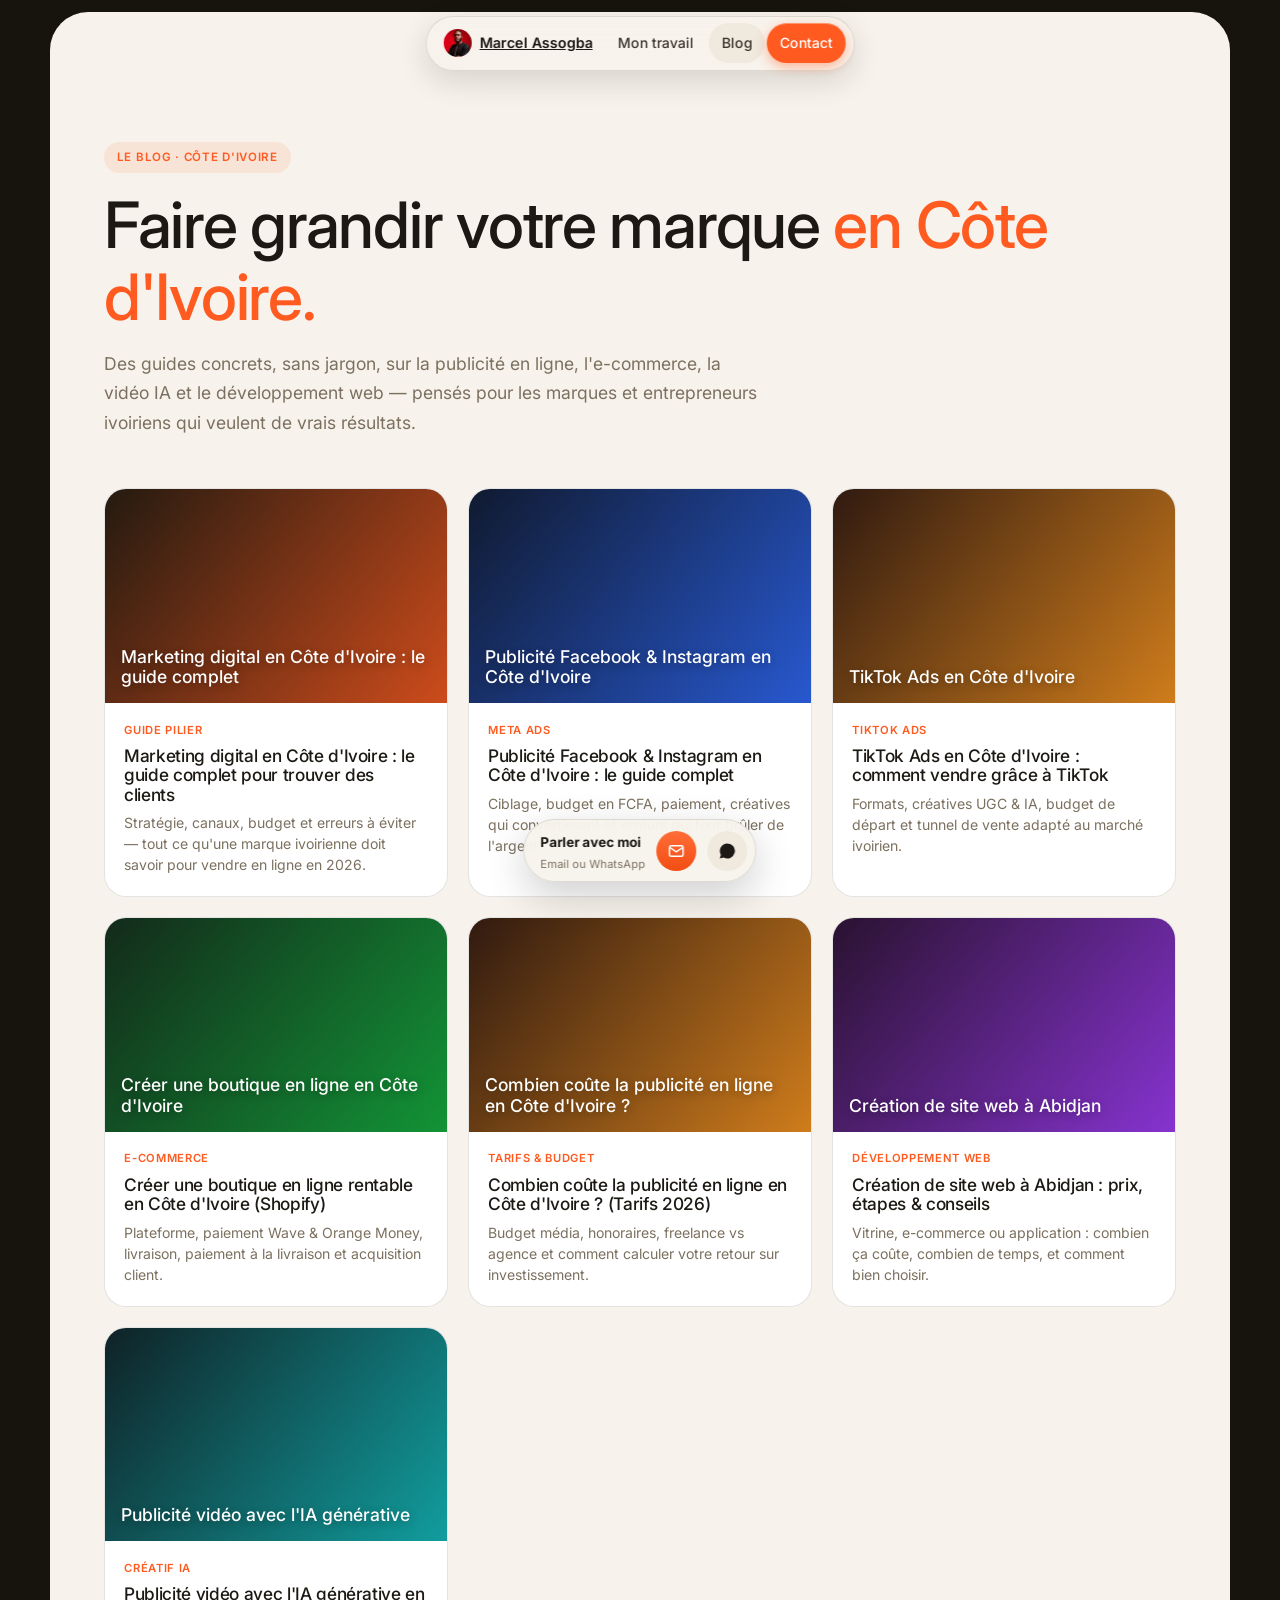
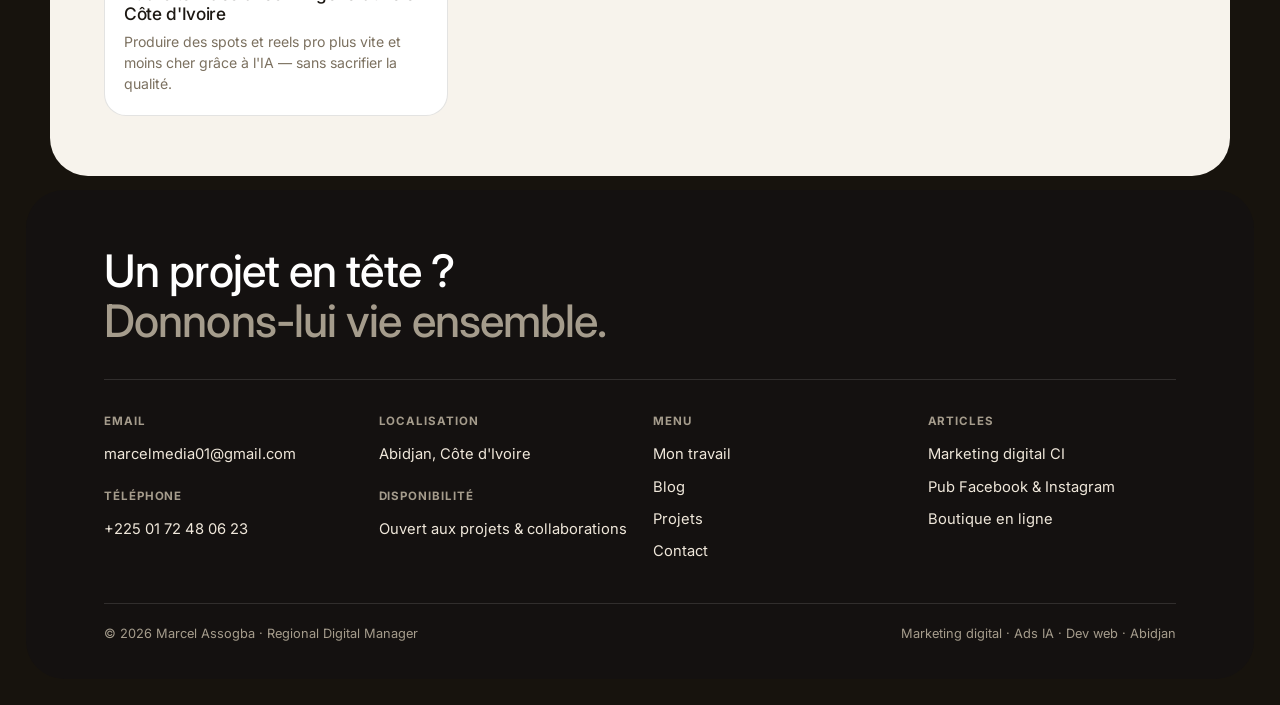
==== blog.html @ 678f6975 "Ajout blog SEO : page pilier + 6 articles ciblés Côte d'Ivoire (cluster thématique), JSON-LD Article" ====
<!DOCTYPE html>
<html lang="fr">
<head>
<meta charset="UTF-8">
<meta name="viewport" content="width=device-width, initial-scale=1.0">
<title>Blog — Marketing digital, Ads & E-commerce en Côte d'Ivoire | Marcel Assogba</title>
<meta name="description" content="Conseils concrets de Marcel Assogba sur le marketing digital en Côte d'Ivoire : publicité Facebook, TikTok Ads, e-commerce, création de site web à Abidjan, prix et stratégies pour trouver des clients.">
<meta name="keywords" content="blog marketing digital côte d'ivoire, publicité facebook abidjan, tiktok ads côte d'ivoire, créer boutique en ligne ci, prix publicité en ligne, création site web abidjan, agence marketing digital abidjan">
<meta name="author" content="Marcel Assogba">
<meta name="robots" content="index, follow, max-image-preview:large, max-snippet:-1">
<link rel="canonical" href="https://www.marcelassogba.com/blog">
<meta name="theme-color" content="#F7F3EC">
<meta name="geo.region" content="CI-AB"><meta name="geo.placename" content="Abidjan, Côte d'Ivoire">
<meta property="og:type" content="website">
<meta property="og:site_name" content="Marcel Assogba">
<meta property="og:title" content="Blog — Marketing digital & Ads en Côte d'Ivoire | Marcel Assogba">
<meta property="og:description" content="Conseils concrets pour faire grandir votre marque en Côte d'Ivoire : pub Facebook/TikTok, e-commerce, site web, prix et stratégies.">
<meta property="og:url" content="https://www.marcelassogba.com/blog">
<meta property="og:locale" content="fr_FR">
<meta property="og:image" content="https://www.marcelassogba.com/images/marcel-portrait.jpg">
<meta name="twitter:card" content="summary_large_image">
<meta name="twitter:title" content="Blog — Marketing digital & Ads en Côte d'Ivoire">
<meta name="twitter:description" content="Pub Facebook/TikTok, e-commerce, site web : conseils pour trouver des clients en CI.">
<meta name="twitter:image" content="https://www.marcelassogba.com/images/marcel-portrait.jpg">
<link rel="icon" type="image/png" href="img/favicon.png?v=3">
<link rel="manifest" href="/manifest.json">
<link rel="preconnect" href="https://fonts.googleapis.com">
<link rel="preconnect" href="https://fonts.gstatic.com" crossorigin>
<link rel="preconnect" href="https://api.fontshare.com" crossorigin>
<link href="https://api.fontshare.com/v2/css?f[]=switzer@400,500,600,700&display=swap" rel="stylesheet">
<link href="https://fonts.googleapis.com/css2?family=Inter:wght@400;500;600&family=Manrope:wght@400;500;600;700&display=swap" rel="stylesheet">
<link rel="stylesheet" href="/css/blog.css">
<script type="application/ld+json">
{
  "@context":"https://schema.org",
  "@graph":[
    {"@type":"Blog","@id":"https://www.marcelassogba.com/blog#blog","url":"https://www.marcelassogba.com/blog","name":"Blog — Marcel Assogba","inLanguage":"fr","description":"Marketing digital, publicité, e-commerce et développement web en Côte d'Ivoire.","publisher":{"@type":"Person","name":"Marcel Assogba","url":"https://www.marcelassogba.com/"}},
    {"@type":"BreadcrumbList","itemListElement":[
      {"@type":"ListItem","position":1,"name":"Accueil","item":"https://www.marcelassogba.com/"},
      {"@type":"ListItem","position":2,"name":"Blog","item":"https://www.marcelassogba.com/blog"}
    ]}
  ]
}
</script>
</head>
<body>

<nav class="nav">
  <a href="/" class="brand"><img src="/images/marcel-portrait.jpg" alt="Marcel Assogba"> Marcel Assogba</a>
  <div class="links" id="navlinks">
    <a href="/mon-travail">Mon travail</a>
    <a href="/blog" class="on">Blog</a>
    <a href="/mon-travail#contact" class="cta">Contact</a>
  </div>
  <button class="burger" id="burger" aria-label="Menu"><span></span></button>
</nav>

<div class="contact-pill">
  <div><b>Parler avec moi</b><small>Email ou WhatsApp</small></div>
  <a class="ic mail" href="mailto:marcelmedia01@gmail.com" aria-label="Email"><svg viewBox="0 0 24 24" fill="none" stroke="currentColor" stroke-width="2"><rect x="3" y="5" width="18" height="14" rx="2"/><path d="m3 7 9 6 9-6"/></svg></a>
  <a class="ic wa" href="https://wa.me/2250172480623" target="_blank" rel="noopener" aria-label="WhatsApp"><svg viewBox="0 0 24 24" fill="currentColor"><path d="M17.5 14.4c-.3-.2-1.7-.9-2-1-.3-.1-.4-.1-.6.1-.2.3-.6.9-.8 1.1-.1.2-.3.2-.5.1-.3-.1-1.2-.5-2.3-1.4-.9-.8-1.4-1.7-1.6-2-.2-.3 0-.4.1-.6l.4-.5c.1-.2.2-.3.3-.5 0-.2 0-.4-.1-.5l-.8-2c-.2-.5-.4-.4-.6-.4h-.5c-.2 0-.5.1-.7.3-.3.3-1 .9-1 2.3s1 2.7 1.2 2.9c.1.2 2 3.1 4.9 4.3.7.3 1.2.5 1.6.6.7.2 1.3.2 1.8.1.5-.1 1.7-.7 1.9-1.4.2-.6.2-1.2.2-1.3-.1-.1-.3-.2-.6-.3M12 2a10 10 0 0 0-8.6 15l-1.4 5 5.2-1.3A10 10 0 1 0 12 2"/></svg></a>
</div>

<div class="shell">
  <section class="blog-hero">
    <div class="wrap-wide">
      <span class="chip reveal">Le blog · Côte d'Ivoire</span>
      <h1 class="reveal">Faire grandir votre marque <span class="accent">en Côte d'Ivoire.</span></h1>
      <p class="reveal">Des guides concrets, sans jargon, sur la publicité en ligne, l'e-commerce, la vidéo IA et le développement web — pensés pour les marques et entrepreneurs ivoiriens qui veulent de vrais résultats.</p>
    </div>
  </section>

  <section style="padding:30px 0 60px">
    <div class="wrap-wide">
      <div class="cards">

        <a class="card reveal" href="/marketing-digital-cote-divoire">
          <div class="thumb"><span>Marketing digital en Côte d'Ivoire : le guide complet</span></div>
          <div class="body"><div class="cat">Guide pilier</div><h3>Marketing digital en Côte d'Ivoire : le guide complet pour trouver des clients</h3><p>Stratégie, canaux, budget et erreurs à éviter — tout ce qu'une marque ivoirienne doit savoir pour vendre en ligne en 2026.</p></div>
        </a>

        <a class="card g2 reveal" href="/publicite-facebook-instagram-cote-divoire">
          <div class="thumb"><span>Publicité Facebook &amp; Instagram en Côte d'Ivoire</span></div>
          <div class="body"><div class="cat">Meta Ads</div><h3>Publicité Facebook &amp; Instagram en Côte d'Ivoire : le guide complet</h3><p>Ciblage, budget en FCFA, paiement, créatives qui convertissent et erreurs qui font brûler de l'argent.</p></div>
        </a>

        <a class="card g5 reveal" href="/tiktok-ads-cote-divoire">
          <div class="thumb"><span>TikTok Ads en Côte d'Ivoire</span></div>
          <div class="body"><div class="cat">TikTok Ads</div><h3>TikTok Ads en Côte d'Ivoire : comment vendre grâce à TikTok</h3><p>Formats, créatives UGC &amp; IA, budget de départ et tunnel de vente adapté au marché ivoirien.</p></div>
        </a>

        <a class="card g3 reveal" href="/creer-boutique-en-ligne-cote-divoire">
          <div class="thumb"><span>Créer une boutique en ligne en Côte d'Ivoire</span></div>
          <div class="body"><div class="cat">E-commerce</div><h3>Créer une boutique en ligne rentable en Côte d'Ivoire (Shopify)</h3><p>Plateforme, paiement Wave &amp; Orange Money, livraison, paiement à la livraison et acquisition client.</p></div>
        </a>

        <a class="card g5 reveal" href="/prix-publicite-en-ligne-cote-divoire">
          <div class="thumb"><span>Combien coûte la publicité en ligne en Côte d'Ivoire ?</span></div>
          <div class="body"><div class="cat">Tarifs &amp; budget</div><h3>Combien coûte la publicité en ligne en Côte d'Ivoire ? (Tarifs 2026)</h3><p>Budget média, honoraires, freelance vs agence et comment calculer votre retour sur investissement.</p></div>
        </a>

        <a class="card g4 reveal" href="/creation-site-web-abidjan">
          <div class="thumb"><span>Création de site web à Abidjan</span></div>
          <div class="body"><div class="cat">Développement web</div><h3>Création de site web à Abidjan : prix, étapes &amp; conseils</h3><p>Vitrine, e-commerce ou application : combien ça coûte, combien de temps, et comment bien choisir.</p></div>
        </a>

        <a class="card g6 reveal" href="/publicite-video-ia-cote-divoire">
          <div class="thumb"><span>Publicité vidéo avec l'IA générative</span></div>
          <div class="body"><div class="cat">Créatif IA</div><h3>Publicité vidéo avec l'IA générative en Côte d'Ivoire</h3><p>Produire des spots et reels pro plus vite et moins cher grâce à l'IA — sans sacrifier la qualité.</p></div>
        </a>

      </div>
    </div>
  </section>
</div>

<footer class="footer">
  <div class="wrap-wide">
    <h2>Un projet en tête ?<br><span class="dim">Donnons-lui vie ensemble.</span></h2>
    <div class="footer-cols">
      <div><h5>Email</h5><a href="mailto:marcelmedia01@gmail.com">marcelmedia01@gmail.com</a><h5 style="margin-top:1.2rem">Téléphone</h5><a href="https://wa.me/2250172480623" target="_blank" rel="noopener">+225 01 72 48 06 23</a></div>
      <div><h5>Localisation</h5><p>Abidjan, Côte d'Ivoire</p><h5 style="margin-top:1.2rem">Disponibilité</h5><p>Ouvert aux projets &amp; collaborations</p></div>
      <div><h5>Menu</h5><a href="/mon-travail">Mon travail</a><a href="/blog">Blog</a><a href="/mon-travail#projets">Projets</a><a href="/mon-travail#contact">Contact</a></div>
      <div><h5>Articles</h5><a href="/marketing-digital-cote-divoire">Marketing digital CI</a><a href="/publicite-facebook-instagram-cote-divoire">Pub Facebook &amp; Instagram</a><a href="/creer-boutique-en-ligne-cote-divoire">Boutique en ligne</a></div>
    </div>
    <div class="footer-bottom"><span>© 2026 Marcel Assogba · Regional Digital Manager</span><span>Marketing digital · Ads IA · Dev web · Abidjan</span></div>
  </div>
</footer>

<script>
const burger=document.getElementById('burger'),navlinks=document.getElementById('navlinks');
burger.addEventListener('click',()=>navlinks.classList.toggle('on'));
const io=new IntersectionObserver((es)=>{es.forEach(e=>{if(e.isIntersecting){e.target.classList.add('in');io.unobserve(e.target);}});},{threshold:.1});
document.querySelectorAll('.reveal').forEach((el,i)=>{el.style.transitionDelay=Math.min(i%3*80,240)+'ms';io.observe(el);});
</script>
</body>
</html>
---- css/blog.css ----
/* ===== Blog Marcel Assogba — feuille de style partagée ===== */
*,*::before,*::after{margin:0;padding:0;box-sizing:border-box}
:root{
  --page:#17130d;--paper:#F7F3EC;--paper2:#EFE9DE;--black:#141110;--ink:#1c1813;
  --accent:#FF5A1F;--taupe:#b4a692;--muted:#7c7160;--muted-d:#a59c8c;
  --line:rgba(28,24,19,.12);--line-d:rgba(255,255,255,.12);
  --r:22px;--r-lg:38px;--head:'Switzer','Inter',sans-serif;--body:'Inter','Manrope',sans-serif;
  --ease:cubic-bezier(.22,1,.36,1);
}
html{scroll-behavior:smooth}
body{font-family:var(--body);background:var(--page);color:var(--ink);line-height:1.7;-webkit-font-smoothing:antialiased;padding:12px}
img{max-width:100%;display:block}
a{color:inherit}
.shell{background:var(--paper);border-radius:var(--r-lg);overflow:clip;max-width:1180px;margin:0 auto}
.wrap{max-width:820px;margin:0 auto;padding:0 24px}
.wrap-wide{max-width:1120px;margin:0 auto;padding:0 24px}
h1,h2,h3,h4{font-family:var(--head);font-weight:500;letter-spacing:-.02em;line-height:1.12}
.accent{color:var(--accent)}

/* NAV */
.nav{position:fixed;top:16px;left:50%;transform:translateX(-50%);z-index:200;display:flex;align-items:center;gap:.3rem;
  background:rgba(247,243,236,.88);backdrop-filter:blur(16px);border:1px solid var(--line);border-radius:99px;
  padding:.4rem .5rem .4rem .55rem;box-shadow:0 10px 30px rgba(20,17,16,.14);max-width:calc(100% - 20px)}
.nav .brand{display:flex;align-items:center;gap:.5rem;padding:.2rem .5rem;font-weight:600;font-size:.9rem;white-space:nowrap}
.nav .brand img{width:28px;height:28px;border-radius:50%;object-fit:cover}
.nav .links{display:flex;align-items:center;gap:.1rem}
.nav .links a{padding:.5rem .8rem;border-radius:99px;font-size:.88rem;font-weight:500;color:#3a352d;text-decoration:none;transition:.2s}
.nav .links a:hover,.nav .links a.on{background:var(--paper2)}
.nav .links a.cta{background:var(--accent);color:#fff;box-shadow:inset 0 1px 0 rgba(255,255,255,.35),0 4px 12px rgba(255,90,31,.4)}
.nav .burger{display:none;width:38px;height:38px;border-radius:50%;border:1px solid var(--line);background:var(--paper);align-items:center;justify-content:center;cursor:pointer}
.nav .burger span,.nav .burger span::before,.nav .burger span::after{content:'';display:block;width:16px;height:2px;background:var(--ink);border-radius:2px;transition:.3s}
.nav .burger span::before{transform:translateY(-5px)}.nav .burger span::after{transform:translateY(3px)}

/* buttons */
.btn{display:inline-flex;align-items:center;gap:.6rem;font-family:var(--body);font-weight:500;font-size:.95rem;
  padding:.85rem 1.3rem;border-radius:99px;cursor:pointer;border:1px solid transparent;text-decoration:none;
  transition:transform .22s var(--ease),box-shadow .25s var(--ease)}
.btn svg{width:15px;height:15px}
.btn-accent{background:linear-gradient(180deg,#ff6e37,#f24d14);color:#fff;
  box-shadow:inset 0 1px 0 rgba(255,255,255,.4),inset 0 -2px 0 rgba(120,30,0,.35),0 10px 22px rgba(255,90,31,.4),0 3px 6px rgba(0,0,0,.18)}
.btn-accent:hover{transform:translateY(-3px);box-shadow:inset 0 1px 0 rgba(255,255,255,.42),0 18px 36px rgba(255,90,31,.5)}
.btn-accent:active{transform:translateY(1px) scale(.99)}
.btn-dark{background:linear-gradient(180deg,#2c2621,#141110);color:#fff;
  box-shadow:inset 0 1px 0 rgba(255,255,255,.13),0 10px 24px rgba(20,17,16,.34)}
.btn-dark:hover{transform:translateY(-3px)}
.btn-light{background:linear-gradient(180deg,#fff,#efe9de);color:var(--ink);border-color:var(--line);box-shadow:inset 0 1px 0 #fff,0 6px 16px rgba(28,24,19,.12)}
.btn-light:hover{transform:translateY(-3px)}

/* BREADCRUMB */
.crumb{padding:120px 0 0;font-size:.82rem;color:var(--muted)}
.crumb a{color:var(--muted);text-decoration:none}
.crumb a:hover{color:var(--accent)}
.crumb span{margin:0 .4rem}

/* ARTICLE HEADER */
.post-head{padding:18px 0 10px}
.chip{display:inline-block;font-size:.72rem;font-weight:600;letter-spacing:.06em;text-transform:uppercase;
  color:var(--accent);background:rgba(255,90,31,.1);padding:.35rem .8rem;border-radius:99px;margin-bottom:1.1rem}
.post-head h1{font-size:clamp(2rem,5vw,3.2rem);margin-bottom:1rem}
.post-meta{display:flex;align-items:center;gap:.8rem;flex-wrap:wrap;color:var(--muted);font-size:.86rem}
.post-meta img{width:34px;height:34px;border-radius:50%;object-fit:cover}
.post-meta .dot{width:4px;height:4px;border-radius:50%;background:var(--taupe)}
.post-cover{border-radius:var(--r);overflow:hidden;margin:1.8rem 0;aspect-ratio:16/8;box-shadow:0 20px 50px rgba(28,24,19,.14)}
.post-cover img{width:100%;height:100%;object-fit:cover}
.post-cover.grad{background:linear-gradient(130deg,#241a10,#FF5A1F 120%);display:flex;align-items:center;justify-content:center}
.post-cover .ic{font-family:var(--head);color:#fff;font-size:clamp(1.4rem,3.5vw,2.4rem);font-weight:600;padding:0 1rem;text-align:center;opacity:.95}

/* ARTICLE BODY */
.post-body{font-size:1.06rem;color:#2c2820}
.post-body>p{margin:0 0 1.2rem}
.post-body h2{font-size:clamp(1.5rem,3.2vw,2rem);margin:2.4rem 0 .9rem}
.post-body h3{font-size:1.2rem;margin:1.8rem 0 .6rem}
.post-body ul,.post-body ol{margin:0 0 1.3rem 1.1rem;display:flex;flex-direction:column;gap:.5rem}
.post-body li{padding-left:.2rem}
.post-body a{color:var(--accent);text-decoration:underline;text-underline-offset:3px;font-weight:500}
.post-body strong{color:var(--ink)}
.post-body blockquote{border-left:3px solid var(--accent);background:var(--paper2);padding:1rem 1.2rem;border-radius:0 14px 14px 0;
  margin:1.6rem 0;font-style:italic;color:#3a352d}
.key-box{background:var(--paper2);border:1px solid var(--line);border-radius:var(--r);padding:1.4rem 1.5rem;margin:1.8rem 0}
.key-box b{font-family:var(--head);font-weight:500;display:block;margin-bottom:.5rem}
.key-box ul{margin-bottom:0}
.tldr{background:#fff;border:1px solid var(--line);border-left:4px solid var(--accent);border-radius:14px;padding:1.1rem 1.3rem;margin:0 0 2rem;font-size:.98rem}
.tldr b{color:var(--accent)}

/* CTA box */
.cta-box{background:var(--black);color:#fff;border-radius:var(--r);padding:2rem;margin:2.6rem 0;text-align:center}
.cta-box h3{font-size:1.5rem;margin-bottom:.6rem}
.cta-box p{color:var(--muted-d);margin-bottom:1.3rem;font-size:.96rem}
.cta-box .btns{display:flex;gap:.7rem;justify-content:center;flex-wrap:wrap}

/* FAQ */
.post-faq{margin:2.6rem 0}
.post-faq h2{margin-bottom:1rem}
.acc{border:1px solid var(--line);border-radius:14px;margin-bottom:.6rem;background:#fff;overflow:hidden}
.acc summary{padding:1rem 1.2rem;cursor:pointer;font-weight:600;font-size:.98rem;list-style:none;display:flex;justify-content:space-between;gap:1rem}
.acc summary::-webkit-details-marker{display:none}
.acc summary::after{content:'+';color:var(--accent);font-size:1.3rem;transition:transform .3s}
.acc[open] summary::after{transform:rotate(45deg)}
.acc .a{padding:0 1.2rem 1.1rem;color:var(--muted);font-size:.94rem}

/* author */
.author{display:flex;gap:1rem;align-items:center;background:var(--paper2);border-radius:var(--r);padding:1.4rem;margin:2.4rem 0}
.author img{width:66px;height:66px;border-radius:50%;object-fit:cover;flex-shrink:0}
.author b{font-family:var(--head);font-weight:500;font-size:1.1rem}
.author p{font-size:.88rem;color:var(--muted);margin-top:.2rem}

/* related + index cards */
.sec-title{font-size:clamp(1.5rem,3.5vw,2.2rem);margin:0 0 1.4rem}
.cards{display:grid;grid-template-columns:repeat(3,1fr);gap:20px}
.card{display:flex;flex-direction:column;background:#fff;border:1px solid var(--line);border-radius:var(--r);overflow:hidden;
  text-decoration:none;color:inherit;transition:transform .35s var(--ease),box-shadow .35s}
.card:hover{transform:translateY(-6px);box-shadow:0 18px 44px rgba(28,24,19,.14)}
.card .thumb{aspect-ratio:16/10;background:linear-gradient(130deg,#241a10,#FF5A1F 130%);display:flex;align-items:flex-end;padding:1rem}
.card .thumb span{font-family:var(--head);color:#fff;font-size:1.1rem;font-weight:500;line-height:1.15;text-shadow:0 2px 10px rgba(0,0,0,.3)}
.card.g2 .thumb{background:linear-gradient(130deg,#101a30,#2f6bff 130%)}
.card.g3 .thumb{background:linear-gradient(130deg,#132a1a,#12b33f 130%)}
.card.g4 .thumb{background:linear-gradient(130deg,#2a1230,#a23dff 130%)}
.card.g5 .thumb{background:linear-gradient(130deg,#301a10,#ff9a1f 130%)}
.card.g6 .thumb{background:linear-gradient(130deg,#0f2226,#12c2c2 130%)}
.card .body{padding:1.1rem 1.2rem 1.3rem}
.card .cat{font-size:.7rem;font-weight:600;letter-spacing:.06em;text-transform:uppercase;color:var(--accent)}
.card h3{font-size:1.08rem;margin:.4rem 0 .5rem}
.card p{font-size:.88rem;color:var(--muted);line-height:1.5}

/* blog index hero */
.blog-hero{padding:130px 0 20px}
.blog-hero .chip{margin-bottom:1rem}
.blog-hero h1{font-size:clamp(2.2rem,6vw,4rem);margin-bottom:1rem}
.blog-hero p{font-size:1.1rem;color:var(--muted);max-width:60ch}

/* FOOTER */
.footer{background:var(--black);color:#fff;border-radius:var(--r-lg);margin:14px;padding:56px 0 34px}
.footer h2{font-size:clamp(1.8rem,4vw,2.8rem);margin-bottom:2rem}
.footer .dim{color:var(--muted-d)}
.footer-cols{display:grid;grid-template-columns:repeat(4,1fr);gap:26px;border-top:1px solid var(--line-d);padding-top:2rem}
.footer-cols h5{font-size:.72rem;text-transform:uppercase;letter-spacing:.08em;color:var(--muted-d);margin-bottom:.7rem}
.footer-cols a,.footer-cols p{display:block;font-size:.92rem;margin-bottom:.45rem;color:#efe7da;text-decoration:none}
.footer-cols a:hover{color:var(--accent)}
.footer-bottom{margin-top:2rem;padding-top:1.2rem;border-top:1px solid var(--line-d);color:var(--muted-d);font-size:.8rem;display:flex;justify-content:space-between;gap:1rem;flex-wrap:wrap}

/* reveal */
.reveal{opacity:0;transform:translateY(28px);transition:opacity .8s var(--ease),transform .8s var(--ease)}
.reveal.in{opacity:1;transform:none}
@media(prefers-reduced-motion:reduce){.reveal{opacity:1;transform:none}}

/* contact pill */
.contact-pill{position:fixed;bottom:18px;left:50%;transform:translateX(-50%);z-index:190;display:flex;align-items:center;gap:.7rem;
  background:rgba(247,243,236,.92);backdrop-filter:blur(16px);border:1px solid var(--line);border-radius:99px;padding:.45rem .5rem .45rem 1rem;
  box-shadow:0 14px 40px rgba(20,17,16,.2)}
.contact-pill b{font-size:.84rem}
.contact-pill small{display:block;font-size:.7rem;color:var(--muted)}
.contact-pill .ic{width:40px;height:40px;border-radius:50%;display:flex;align-items:center;justify-content:center}
.contact-pill .ic svg{width:18px;height:18px}
.contact-pill .ic.mail{background:linear-gradient(180deg,#ff6e37,#f24d14);color:#fff}
.contact-pill .ic.wa{background:var(--paper2);color:var(--ink)}

/* RESPONSIVE */
@media(max-width:900px){
  .nav .links{display:none}
  .nav .links.on{display:flex;position:absolute;top:calc(100% + 10px);right:0;flex-direction:column;background:var(--paper);
    border:1px solid var(--line);border-radius:18px;padding:.5rem;gap:.15rem;min-width:190px;box-shadow:0 16px 40px rgba(20,17,16,.16)}
  .nav .links.on a{width:100%}
  .nav .burger{display:flex}
  .cards{grid-template-columns:1fr 1fr}
  .footer-cols{grid-template-columns:1fr 1fr}
}
@media(max-width:600px){
  body{padding:6px}
  .wrap,.wrap-wide{padding:0 18px}
  .cards{grid-template-columns:1fr}
  .footer-cols{grid-template-columns:1fr}
  .crumb{padding-top:100px}
  .contact-pill b,.contact-pill small{display:none}
  .author{flex-direction:column;text-align:center}
}
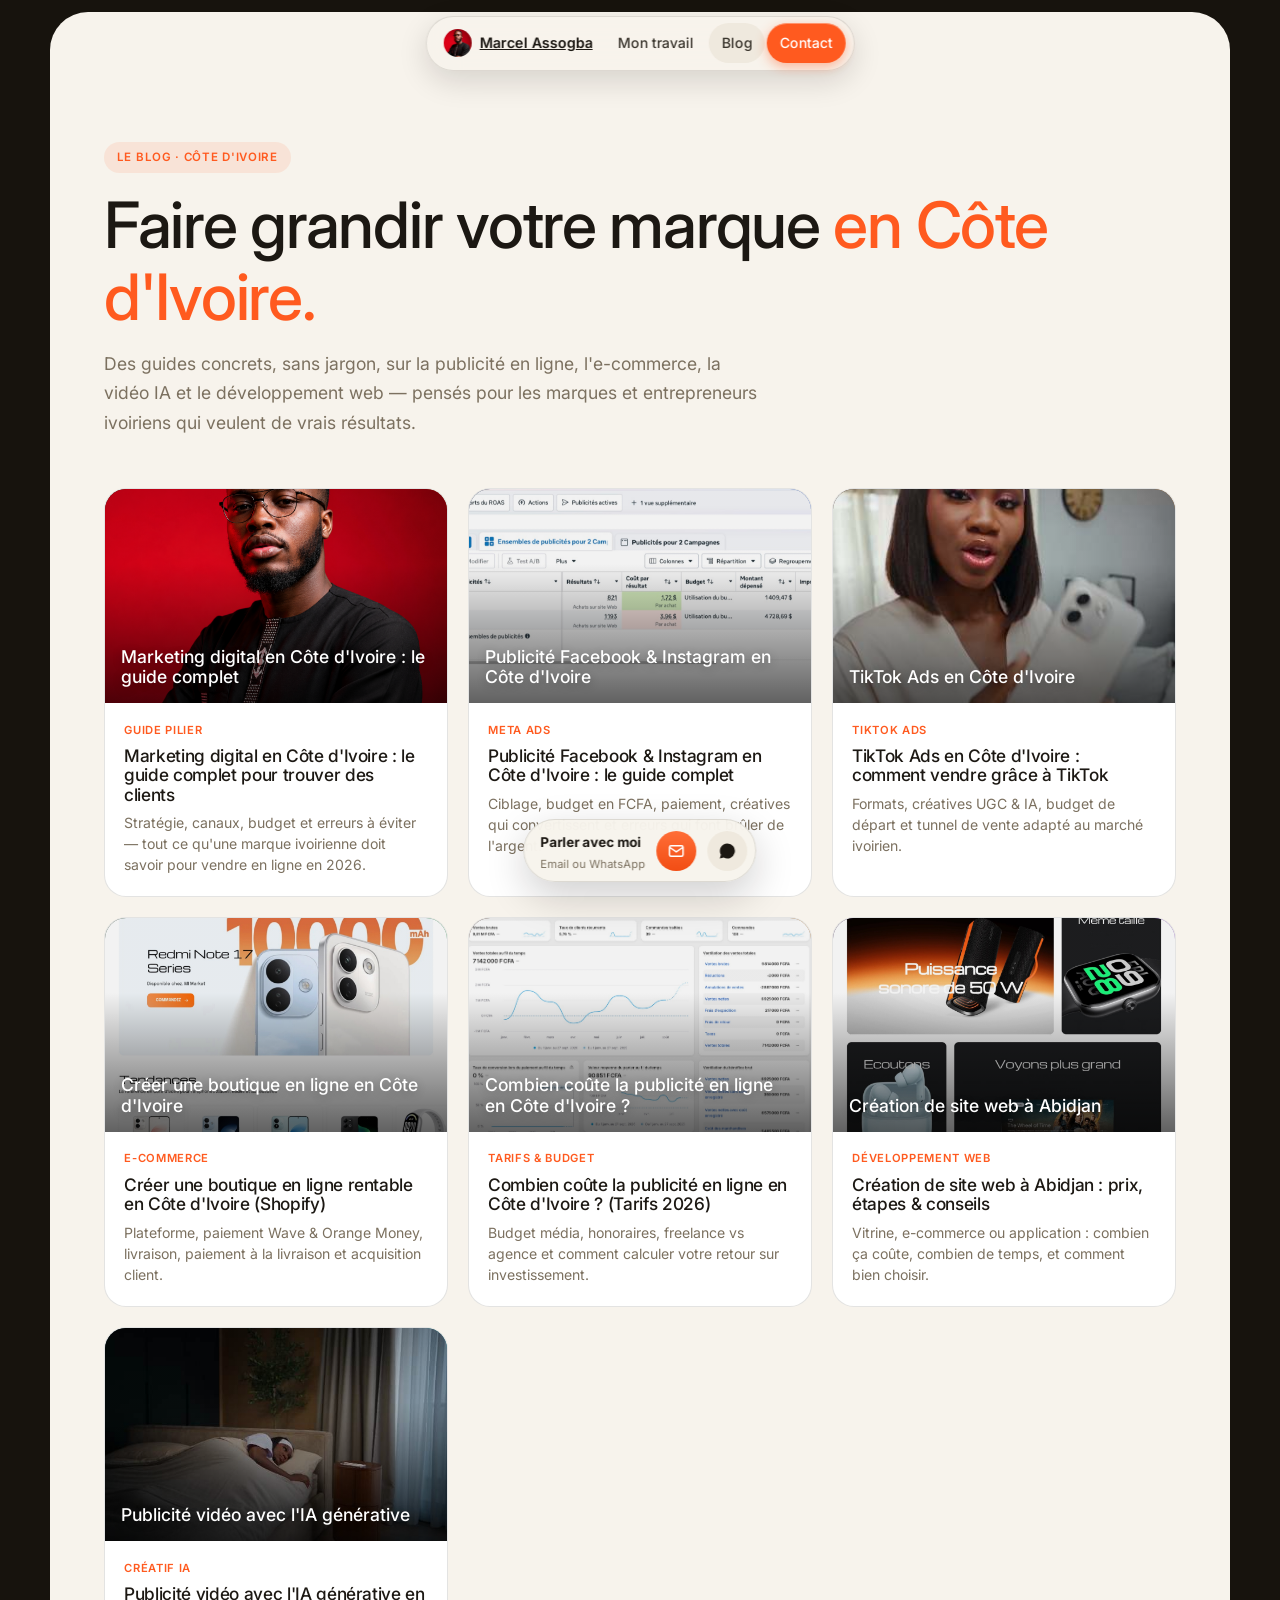
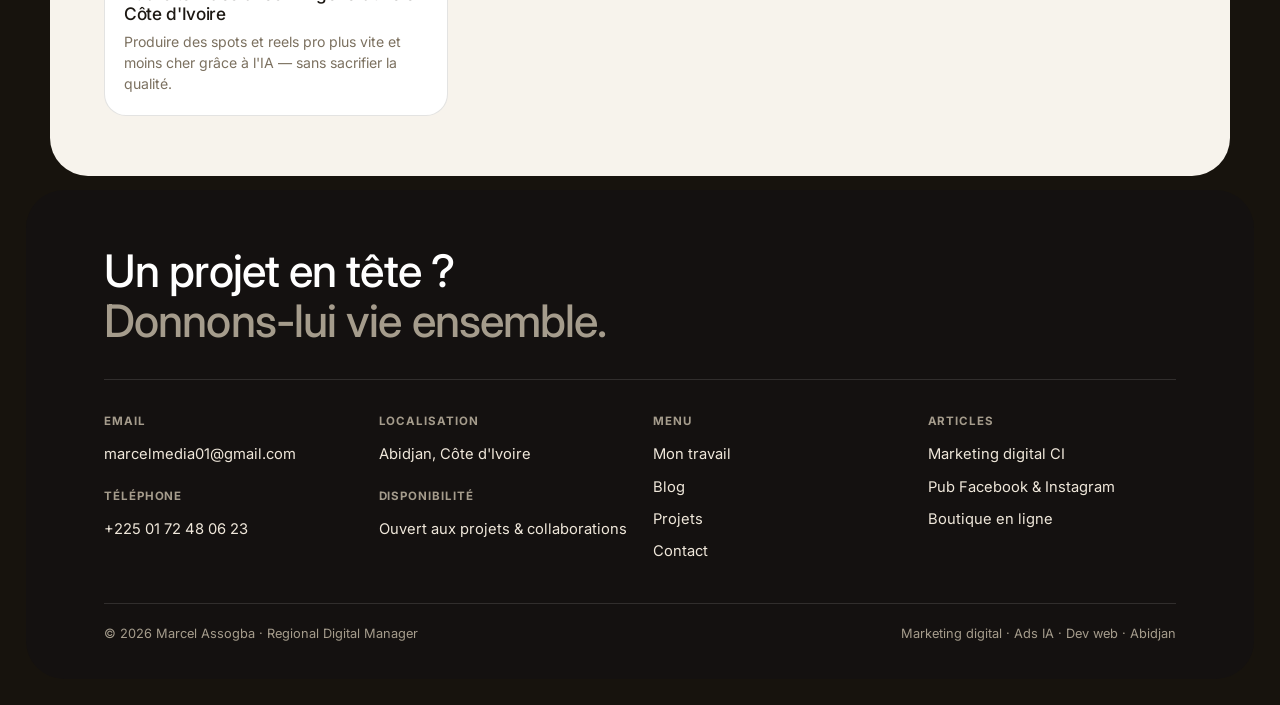
==== commit 7377c0ca: "Blog : ajout d'images pertinentes aux articles, cartes et aperçu (visuels originaux : campagnes, bou" ====
--- a/blog.html
+++ b/blog.html
@@ -75,37 +75,37 @@
       <div class="cards">
 
         <a class="card reveal" href="/marketing-digital-cote-divoire">
-          <div class="thumb"><span>Marketing digital en Côte d'Ivoire : le guide complet</span></div>
+          <div class="thumb"><img class="ph" src="/images/marcel-portrait.jpg" alt="Marcel Assogba, Regional Digital Manager à Abidjan" loading="lazy"><span>Marketing digital en Côte d'Ivoire : le guide complet</span></div>
           <div class="body"><div class="cat">Guide pilier</div><h3>Marketing digital en Côte d'Ivoire : le guide complet pour trouver des clients</h3><p>Stratégie, canaux, budget et erreurs à éviter — tout ce qu'une marque ivoirienne doit savoir pour vendre en ligne en 2026.</p></div>
         </a>
 
         <a class="card g2 reveal" href="/publicite-facebook-instagram-cote-divoire">
-          <div class="thumb"><span>Publicité Facebook &amp; Instagram en Côte d'Ivoire</span></div>
+          <div class="thumb"><img class="ph" src="/images/resultat-3.jpg" alt="Résultats de campagnes Meta Ads en Côte d'Ivoire" loading="lazy"><span>Publicité Facebook &amp; Instagram en Côte d'Ivoire</span></div>
           <div class="body"><div class="cat">Meta Ads</div><h3>Publicité Facebook &amp; Instagram en Côte d'Ivoire : le guide complet</h3><p>Ciblage, budget en FCFA, paiement, créatives qui convertissent et erreurs qui font brûler de l'argent.</p></div>
         </a>
 
         <a class="card g5 reveal" href="/tiktok-ads-cote-divoire">
-          <div class="thumb"><span>TikTok Ads en Côte d'Ivoire</span></div>
+          <div class="thumb"><img class="ph" src="/images/covers/test-3-jours.jpg" alt="Création de contenu vidéo pour TikTok" loading="lazy"><span>TikTok Ads en Côte d'Ivoire</span></div>
           <div class="body"><div class="cat">TikTok Ads</div><h3>TikTok Ads en Côte d'Ivoire : comment vendre grâce à TikTok</h3><p>Formats, créatives UGC &amp; IA, budget de départ et tunnel de vente adapté au marché ivoirien.</p></div>
         </a>
 
         <a class="card g3 reveal" href="/creer-boutique-en-ligne-cote-divoire">
-          <div class="thumb"><span>Créer une boutique en ligne en Côte d'Ivoire</span></div>
+          <div class="thumb"><img class="ph" src="/images/covers/mimarket-1.jpg" alt="Boutique en ligne mimarket.ci en Côte d'Ivoire" loading="lazy"><span>Créer une boutique en ligne en Côte d'Ivoire</span></div>
           <div class="body"><div class="cat">E-commerce</div><h3>Créer une boutique en ligne rentable en Côte d'Ivoire (Shopify)</h3><p>Plateforme, paiement Wave &amp; Orange Money, livraison, paiement à la livraison et acquisition client.</p></div>
         </a>
 
         <a class="card g5 reveal" href="/prix-publicite-en-ligne-cote-divoire">
-          <div class="thumb"><span>Combien coûte la publicité en ligne en Côte d'Ivoire ?</span></div>
+          <div class="thumb"><img class="ph" src="/images/resultat-1.jpg" alt="Tableau de résultats de ventes e-commerce en FCFA" loading="lazy"><span>Combien coûte la publicité en ligne en Côte d'Ivoire ?</span></div>
           <div class="body"><div class="cat">Tarifs &amp; budget</div><h3>Combien coûte la publicité en ligne en Côte d'Ivoire ? (Tarifs 2026)</h3><p>Budget média, honoraires, freelance vs agence et comment calculer votre retour sur investissement.</p></div>
         </a>
 
         <a class="card g4 reveal" href="/creation-site-web-abidjan">
-          <div class="thumb"><span>Création de site web à Abidjan</span></div>
+          <div class="thumb"><img class="ph" src="/images/covers/mimarket-2.jpg" alt="Site web e-commerce créé pour un client" loading="lazy"><span>Création de site web à Abidjan</span></div>
           <div class="body"><div class="cat">Développement web</div><h3>Création de site web à Abidjan : prix, étapes &amp; conseils</h3><p>Vitrine, e-commerce ou application : combien ça coûte, combien de temps, et comment bien choisir.</p></div>
         </a>
 
         <a class="card g6 reveal" href="/publicite-video-ia-cote-divoire">
-          <div class="thumb"><span>Publicité vidéo avec l'IA générative</span></div>
+          <div class="thumb"><img class="ph" src="/images/covers/tvc.jpg" alt="Spot publicitaire produit avec l'IA générative" loading="lazy"><span>Publicité vidéo avec l'IA générative</span></div>
           <div class="body"><div class="cat">Créatif IA</div><h3>Publicité vidéo avec l'IA générative en Côte d'Ivoire</h3><p>Produire des spots et reels pro plus vite et moins cher grâce à l'IA — sans sacrifier la qualité.</p></div>
         </a>
 
@@ -132,6 +132,8 @@
 burger.addEventListener('click',()=>navlinks.classList.toggle('on'));
 const io=new IntersectionObserver((es)=>{es.forEach(e=>{if(e.isIntersecting){e.target.classList.add('in');io.unobserve(e.target);}});},{threshold:.1});
 document.querySelectorAll('.reveal').forEach((el,i)=>{el.style.transitionDelay=Math.min(i%3*80,240)+'ms';io.observe(el);});
+/* filet de sécurité : tout afficher si le JS/observer tarde */
+setTimeout(function(){document.querySelectorAll('.reveal:not(.in)').forEach(function(e){e.classList.add('in');});},1400);
 </script>
 </body>
 </html>
--- a/css/blog.css
+++ b/css/blog.css
@@ -117,6 +117,12 @@
 .card.g4 .thumb{background:linear-gradient(130deg,#2a1230,#a23dff 130%)}
 .card.g5 .thumb{background:linear-gradient(130deg,#301a10,#ff9a1f 130%)}
 .card.g6 .thumb{background:linear-gradient(130deg,#0f2226,#12c2c2 130%)}
+.card .thumb{position:relative;overflow:hidden}
+.card .thumb img.ph{position:absolute;inset:0;width:100%;height:100%;object-fit:cover;z-index:0}
+.card .thumb::after{content:"";position:absolute;inset:0;background:linear-gradient(180deg,rgba(0,0,0,.05) 35%,rgba(0,0,0,.62));z-index:1}
+.card .thumb span{position:relative;z-index:2}
+.card:hover .thumb img.ph{transform:scale(1.05)}
+.card .thumb img.ph{transition:transform .5s var(--ease)}
 .card .body{padding:1.1rem 1.2rem 1.3rem}
 .card .cat{font-size:.7rem;font-weight:600;letter-spacing:.06em;text-transform:uppercase;color:var(--accent)}
 .card h3{font-size:1.08rem;margin:.4rem 0 .5rem}
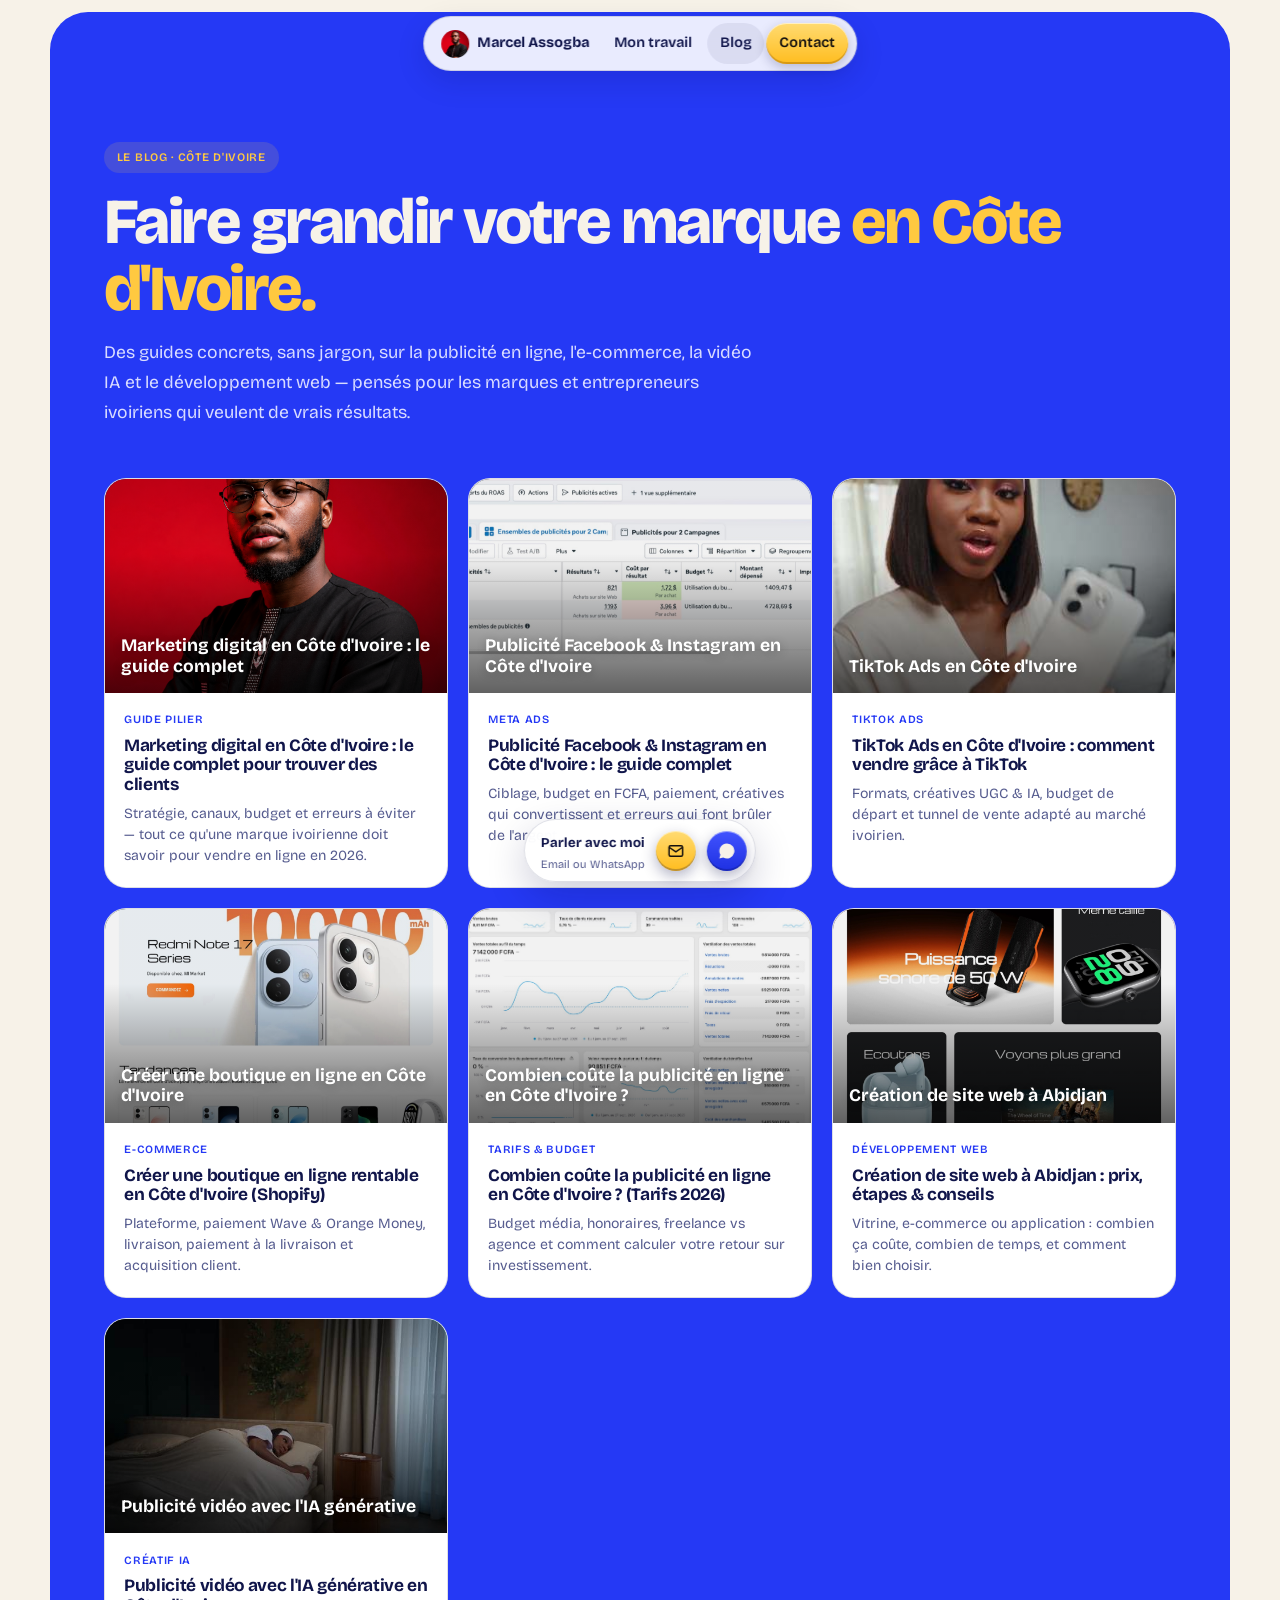
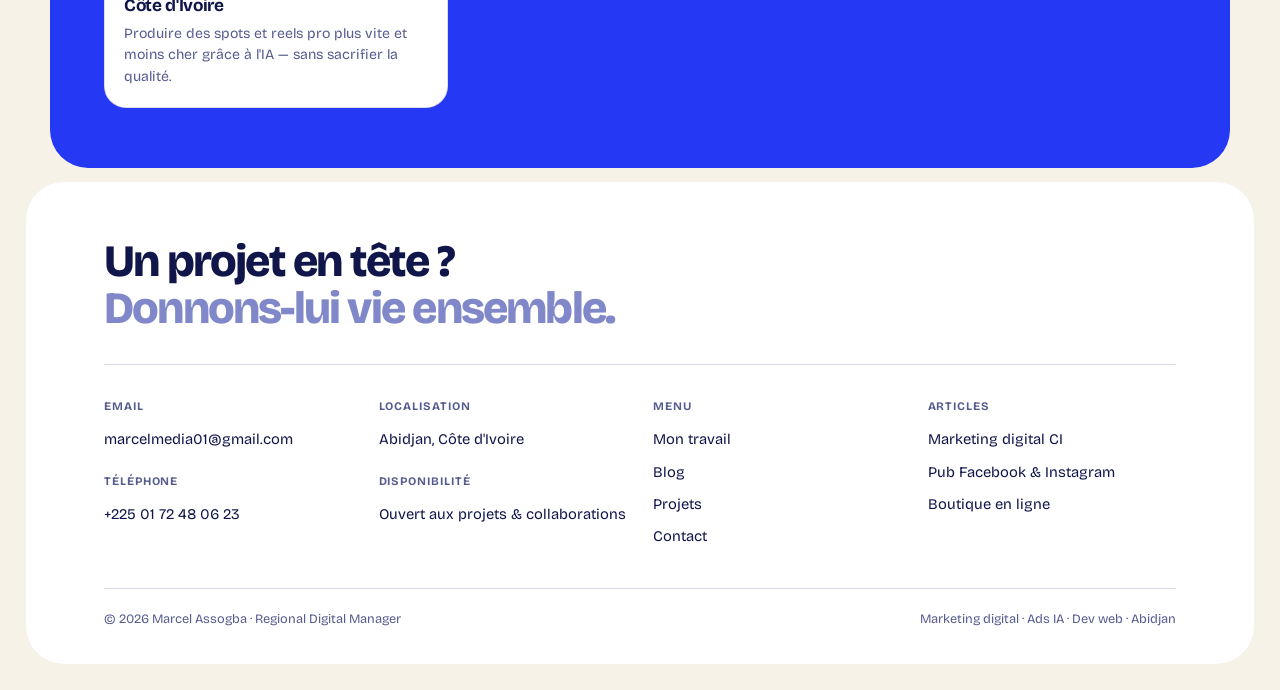
==== commit afbe12b6: "Refonte visuelle : palette bleu électrique / crème / jaune, typo Bricolage Grotesque, surfaces blanc" ====
--- a/blog.html
+++ b/blog.html
@@ -9,7 +9,7 @@
 <meta name="author" content="Marcel Assogba">
 <meta name="robots" content="index, follow, max-image-preview:large, max-snippet:-1">
 <link rel="canonical" href="https://www.marcelassogba.com/blog">
-<meta name="theme-color" content="#F7F3EC">
+<meta name="theme-color" content="#2539F5">
 <meta name="geo.region" content="CI-AB"><meta name="geo.placename" content="Abidjan, Côte d'Ivoire">
 <meta property="og:type" content="website">
 <meta property="og:site_name" content="Marcel Assogba">
@@ -26,9 +26,7 @@
 <link rel="manifest" href="/manifest.json">
 <link rel="preconnect" href="https://fonts.googleapis.com">
 <link rel="preconnect" href="https://fonts.gstatic.com" crossorigin>
-<link rel="preconnect" href="https://api.fontshare.com" crossorigin>
-<link href="https://api.fontshare.com/v2/css?f[]=switzer@400,500,600,700&display=swap" rel="stylesheet">
-<link href="https://fonts.googleapis.com/css2?family=Inter:wght@400;500;600&family=Manrope:wght@400;500;600;700&display=swap" rel="stylesheet">
+<link href="https://fonts.googleapis.com/css2?family=Bricolage+Grotesque:opsz,wght@12..96,400..800&display=swap" rel="stylesheet">
 <link rel="stylesheet" href="/css/blog.css">
 <script type="application/ld+json">
 {
--- a/css/blog.css
+++ b/css/blog.css
@@ -1,89 +1,109 @@
 /* ===== Blog Marcel Assogba — feuille de style partagée ===== */
 *,*::before,*::after{margin:0;padding:0;box-sizing:border-box}
 :root{
-  --page:#17130d;--paper:#F7F3EC;--paper2:#EFE9DE;--black:#141110;--ink:#1c1813;
-  --accent:#FF5A1F;--taupe:#b4a692;--muted:#7c7160;--muted-d:#a59c8c;
-  --line:rgba(28,24,19,.12);--line-d:rgba(255,255,255,.12);
-  --r:22px;--r-lg:38px;--head:'Switzer','Inter',sans-serif;--body:'Inter','Manrope',sans-serif;
+  --page:#F7F2E8;--paper:#2539F5;--paper2:#ffffff;--black:#ffffff;--ink:#F7F2E8;--soft:#e3e5ff;
+  --accent:#FFC940;--on-accent:#14110f;--cream:#F7F2E8;--dark:#10154a;
+  --taupe:#aab2ff;--muted:#d8dbff;--muted-d:#b9bfff;
+  --accent-t:var(--accent);  /* accent en texte (bleu sur surfaces blanches) */
+  --chip:rgba(247,242,232,.14);--inv:#10154a;--ic-bg:#F7F2E8;--ic-fg:#2539F5;
+  --bl-1:#ffffff;--bl-2:#e9e3d6;--bl-fg:#10154a;--bl-edge:rgba(90,80,60,.35);
+  --gh-1:rgba(255,255,255,.16);--gh-2:rgba(255,255,255,.03);
+  --line:rgba(247,242,232,.2);--line-d:rgba(247,242,232,.16);
+  --r:22px;--r-lg:38px;--head:'Bricolage Grotesque','Inter',sans-serif;--body:'Bricolage Grotesque','Inter',sans-serif;
   --ease:cubic-bezier(.22,1,.36,1);
 }
 html{scroll-behavior:smooth}
-body{font-family:var(--body);background:var(--page);color:var(--ink);line-height:1.7;-webkit-font-smoothing:antialiased;padding:12px}
+body{font-family:var(--body);font-optical-sizing:auto;background:var(--page);color:var(--ink);line-height:1.7;-webkit-font-smoothing:antialiased;padding:12px}
 img{max-width:100%;display:block}
 a{color:inherit}
 .shell{background:var(--paper);border-radius:var(--r-lg);overflow:clip;max-width:1180px;margin:0 auto}
 .wrap{max-width:820px;margin:0 auto;padding:0 24px}
 .wrap-wide{max-width:1120px;margin:0 auto;padding:0 24px}
-h1,h2,h3,h4{font-family:var(--head);font-weight:500;letter-spacing:-.02em;line-height:1.12}
-.accent{color:var(--accent)}
+h1,h2,h3,h4{font-family:var(--head);font-weight:800;letter-spacing:-.04em;line-height:1.04}
+h3,h4{font-weight:700;letter-spacing:-.02em;line-height:1.14}
+.accent{color:var(--accent-t)}
+
+/* surfaces blanches : variables locales */
+.nav,.contact-pill,.cta-box,.footer,.tldr,.acc,.card,.key-box,.author,.post-body blockquote{--ink:#10154a;--soft:#2b3170;--muted:#565c8f;--muted-d:#565c8f;--taupe:#8088c9;--accent-t:#2539F5;--line:rgba(16,21,74,.14);--line-d:rgba(16,21,74,.14);--chip:rgba(16,21,74,.07);--inv:#fff;--ic-bg:#2539F5;--ic-fg:#F7F2E8;--bl-1:#4254ff;--bl-2:#1e30e2;--bl-fg:#F7F2E8;--bl-edge:rgba(5,10,70,.45);--gh-1:rgba(16,21,74,.02);--gh-2:rgba(16,21,74,.09);color:var(--ink)}
 
 /* NAV */
-.nav{position:fixed;top:16px;left:50%;transform:translateX(-50%);z-index:200;display:flex;align-items:center;gap:.3rem;
-  background:rgba(247,243,236,.88);backdrop-filter:blur(16px);border:1px solid var(--line);border-radius:99px;
-  padding:.4rem .5rem .4rem .55rem;box-shadow:0 10px 30px rgba(20,17,16,.14);max-width:calc(100% - 20px)}
-.nav .brand{display:flex;align-items:center;gap:.5rem;padding:.2rem .5rem;font-weight:600;font-size:.9rem;white-space:nowrap}
+.nav{position:fixed;top:16px;left:50%;transform:translateX(-50%);z-index:200;display:flex;width:max-content;align-items:center;gap:.3rem;
+  background:rgba(255,255,255,.9);backdrop-filter:blur(16px);border:1px solid var(--line);border-radius:99px;
+  padding:.4rem .5rem .4rem .55rem;box-shadow:0 10px 30px rgba(5,10,70,.14);max-width:calc(100% - 20px)}
+.nav .brand{display:flex;align-items:center;gap:.5rem;padding:.2rem .5rem;font-weight:700;text-decoration:none;font-size:.9rem;white-space:nowrap}
 .nav .brand img{width:28px;height:28px;border-radius:50%;object-fit:cover}
 .nav .links{display:flex;align-items:center;gap:.1rem}
-.nav .links a{padding:.5rem .8rem;border-radius:99px;font-size:.88rem;font-weight:500;color:#3a352d;text-decoration:none;transition:.2s}
-.nav .links a:hover,.nav .links a.on{background:var(--paper2)}
-.nav .links a.cta{background:var(--accent);color:#fff;box-shadow:inset 0 1px 0 rgba(255,255,255,.35),0 4px 12px rgba(255,90,31,.4)}
-.nav .burger{display:none;width:38px;height:38px;border-radius:50%;border:1px solid var(--line);background:var(--paper);align-items:center;justify-content:center;cursor:pointer}
+.nav .links a{padding:.5rem .8rem;border-radius:99px;font-size:.9rem;font-weight:600;color:var(--ink);text-decoration:none;transition:.2s}
+.nav .links a{white-space:nowrap}
+.nav .links a:hover,.nav .links a.on{background:var(--chip)}
+.nav .links a.cta{background:linear-gradient(180deg,#ffdb72,#ffbd1f);color:var(--on-accent);box-shadow:inset 0 1px 0 rgba(255,255,255,.6),inset 0 -2px 0 rgba(150,92,0,.38),0 4px 12px rgba(5,10,70,.22)}
+.nav .links a.cta:hover{filter:brightness(1.05)}
+.nav .burger{display:none;width:38px;height:38px;border-radius:50%;border:1px solid var(--line);background:transparent;align-items:center;justify-content:center;cursor:pointer}
 .nav .burger span,.nav .burger span::before,.nav .burger span::after{content:'';display:block;width:16px;height:2px;background:var(--ink);border-radius:2px;transition:.3s}
 .nav .burger span::before{transform:translateY(-5px)}.nav .burger span::after{transform:translateY(3px)}
 
 /* buttons */
-.btn{display:inline-flex;align-items:center;gap:.6rem;font-family:var(--body);font-weight:500;font-size:.95rem;
+.btn{display:inline-flex;align-items:center;gap:.6rem;font-family:var(--body);font-weight:700;font-size:.98rem;
   padding:.85rem 1.3rem;border-radius:99px;cursor:pointer;border:1px solid transparent;text-decoration:none;
   transition:transform .22s var(--ease),box-shadow .25s var(--ease)}
 .btn svg{width:15px;height:15px}
-.btn-accent{background:linear-gradient(180deg,#ff6e37,#f24d14);color:#fff;
-  box-shadow:inset 0 1px 0 rgba(255,255,255,.4),inset 0 -2px 0 rgba(120,30,0,.35),0 10px 22px rgba(255,90,31,.4),0 3px 6px rgba(0,0,0,.18)}
-.btn-accent:hover{transform:translateY(-3px);box-shadow:inset 0 1px 0 rgba(255,255,255,.42),0 18px 36px rgba(255,90,31,.5)}
-.btn-accent:active{transform:translateY(1px) scale(.99)}
-.btn-dark{background:linear-gradient(180deg,#2c2621,#141110);color:#fff;
-  box-shadow:inset 0 1px 0 rgba(255,255,255,.13),0 10px 24px rgba(20,17,16,.34)}
-.btn-dark:hover{transform:translateY(-3px)}
-.btn-light{background:linear-gradient(180deg,#fff,#efe9de);color:var(--ink);border-color:var(--line);box-shadow:inset 0 1px 0 #fff,0 6px 16px rgba(28,24,19,.12)}
-.btn-light:hover{transform:translateY(-3px)}
+.btn-accent{background:linear-gradient(180deg,#ffdb72 0%,#ffbd1f 100%);color:var(--on-accent);
+  box-shadow:inset 0 1px 0 rgba(255,255,255,.65),inset 0 -3px 0 rgba(150,92,0,.4),0 10px 22px rgba(5,10,70,.3),0 3px 6px rgba(0,0,0,.16)}
+.btn-accent:hover{transform:translateY(-3px);filter:brightness(1.04);box-shadow:inset 0 1px 0 rgba(255,255,255,.7),inset 0 -3px 0 rgba(150,92,0,.4),0 18px 36px rgba(5,10,70,.4),0 5px 10px rgba(0,0,0,.2)}
+.btn-accent:active{transform:translateY(2px) scale(.99);box-shadow:inset 0 3px 7px rgba(150,92,0,.55),0 3px 8px rgba(5,10,70,.25)}
+.btn-light{background:linear-gradient(180deg,var(--bl-1),var(--bl-2));color:var(--bl-fg);border-color:transparent;
+  box-shadow:inset 0 1px 0 rgba(255,255,255,.55),inset 0 -3px 0 var(--bl-edge),0 10px 22px rgba(5,10,70,.26),0 3px 6px rgba(0,0,0,.14)}
+.btn-light:hover{transform:translateY(-3px);filter:brightness(1.04);box-shadow:inset 0 1px 0 rgba(255,255,255,.6),inset 0 -3px 0 var(--bl-edge),0 18px 36px rgba(5,10,70,.36),0 5px 10px rgba(0,0,0,.18)}
+.btn-light:active{transform:translateY(2px) scale(.99);box-shadow:inset 0 3px 7px var(--bl-edge),0 3px 8px rgba(5,10,70,.2)}
+.btn-dark,.btn-ghost-d{background:linear-gradient(180deg,var(--gh-1),var(--gh-2));color:var(--ink);border-color:var(--ink);
+  box-shadow:inset 0 1px 0 rgba(255,255,255,.28),inset 0 -2px 0 rgba(5,10,70,.22),0 8px 20px rgba(5,10,70,.26)}
+.btn-dark:hover,.btn-ghost-d:hover{transform:translateY(-3px);background:var(--ink);color:var(--inv);box-shadow:inset 0 -3px 0 rgba(5,10,70,.25),0 16px 32px rgba(5,10,70,.36)}
+.btn-dark:active,.btn-ghost-d:active{transform:translateY(2px) scale(.99);box-shadow:inset 0 3px 7px rgba(5,10,70,.35)}
 
 /* BREADCRUMB */
 .crumb{padding:120px 0 0;font-size:.82rem;color:var(--muted)}
 .crumb a{color:var(--muted);text-decoration:none}
-.crumb a:hover{color:var(--accent)}
+.crumb a:hover{color:var(--accent-t)}
 .crumb span{margin:0 .4rem}
 
 /* ARTICLE HEADER */
 .post-head{padding:18px 0 10px}
 .chip{display:inline-block;font-size:.72rem;font-weight:600;letter-spacing:.06em;text-transform:uppercase;
-  color:var(--accent);background:rgba(255,90,31,.1);padding:.35rem .8rem;border-radius:99px;margin-bottom:1.1rem}
+  color:var(--accent);background:rgba(255,201,64,.14);padding:.35rem .8rem;border-radius:99px;margin-bottom:1.1rem}
 .post-head h1{font-size:clamp(2rem,5vw,3.2rem);margin-bottom:1rem}
 .post-meta{display:flex;align-items:center;gap:.8rem;flex-wrap:wrap;color:var(--muted);font-size:.86rem}
 .post-meta img{width:34px;height:34px;border-radius:50%;object-fit:cover}
 .post-meta .dot{width:4px;height:4px;border-radius:50%;background:var(--taupe)}
-.post-cover{border-radius:var(--r);overflow:hidden;margin:1.8rem 0;aspect-ratio:16/8;box-shadow:0 20px 50px rgba(28,24,19,.14)}
+.post-cover{border-radius:var(--r);overflow:hidden;margin:1.8rem 0;aspect-ratio:16/8;box-shadow:0 20px 50px rgba(5,10,70,.14)}
 .post-cover img{width:100%;height:100%;object-fit:cover}
-.post-cover.grad{background:linear-gradient(130deg,#241a10,#FF5A1F 120%);display:flex;align-items:center;justify-content:center}
-.post-cover .ic{font-family:var(--head);color:#fff;font-size:clamp(1.4rem,3.5vw,2.4rem);font-weight:600;padding:0 1rem;text-align:center;opacity:.95}
+.post-cover.grad{background:linear-gradient(130deg,#0d1785,#1c2ddb 120%);display:flex;align-items:center;justify-content:center}
+.post-cover .ic{font-family:var(--head);color:#fff;font-size:clamp(1.4rem,3.5vw,2.4rem);font-weight:800;padding:0 1rem;text-align:center;opacity:.95}
 
 /* ARTICLE BODY */
-.post-body{font-size:1.06rem;color:#2c2820}
+.post-body{font-size:1.08rem;color:var(--soft)}
 .post-body>p{margin:0 0 1.2rem}
 .post-body h2{font-size:clamp(1.5rem,3.2vw,2rem);margin:2.4rem 0 .9rem}
 .post-body h3{font-size:1.2rem;margin:1.8rem 0 .6rem}
 .post-body ul,.post-body ol{margin:0 0 1.3rem 1.1rem;display:flex;flex-direction:column;gap:.5rem}
 .post-body li{padding-left:.2rem}
-.post-body a{color:var(--accent);text-decoration:underline;text-underline-offset:3px;font-weight:500}
+.post-body a{color:var(--accent-t);text-decoration:underline;text-underline-offset:3px;font-weight:500}
 .post-body strong{color:var(--ink)}
+.post-body a.btn{text-decoration:none;font-weight:700}
+.post-body a.card{color:var(--ink);text-decoration:none;font-weight:inherit}
+.post-body a.btn-accent{color:var(--on-accent)}
+.post-body a.btn-light{color:var(--bl-fg)}
+.post-body a.btn-dark{color:var(--ink)}
+.post-body a.btn-dark:hover{color:var(--inv)}
 .post-body blockquote{border-left:3px solid var(--accent);background:var(--paper2);padding:1rem 1.2rem;border-radius:0 14px 14px 0;
-  margin:1.6rem 0;font-style:italic;color:#3a352d}
+  margin:1.6rem 0;font-style:italic;color:var(--ink)}
 .key-box{background:var(--paper2);border:1px solid var(--line);border-radius:var(--r);padding:1.4rem 1.5rem;margin:1.8rem 0}
-.key-box b{font-family:var(--head);font-weight:500;display:block;margin-bottom:.5rem}
+.key-box b{font-family:var(--head);font-weight:700;display:block;margin-bottom:.5rem}
 .key-box ul{margin-bottom:0}
-.tldr{background:#fff;border:1px solid var(--line);border-left:4px solid var(--accent);border-radius:14px;padding:1.1rem 1.3rem;margin:0 0 2rem;font-size:.98rem}
-.tldr b{color:var(--accent)}
+.tldr{background:var(--paper2);border:1px solid var(--line);border-left:4px solid var(--accent);border-radius:14px;padding:1.1rem 1.3rem;margin:0 0 2rem;font-size:.98rem}
+.tldr b{color:var(--accent-t)}
 
 /* CTA box */
-.cta-box{background:var(--black);color:#fff;border-radius:var(--r);padding:2rem;margin:2.6rem 0;text-align:center}
+.cta-box{background:var(--black);border-radius:var(--r);padding:2rem;margin:2.6rem 0;text-align:center}
 .cta-box h3{font-size:1.5rem;margin-bottom:.6rem}
 .cta-box p{color:var(--muted-d);margin-bottom:1.3rem;font-size:.96rem}
 .cta-box .btns{display:flex;gap:.7rem;justify-content:center;flex-wrap:wrap}
@@ -91,31 +111,31 @@
 /* FAQ */
 .post-faq{margin:2.6rem 0}
 .post-faq h2{margin-bottom:1rem}
-.acc{border:1px solid var(--line);border-radius:14px;margin-bottom:.6rem;background:#fff;overflow:hidden}
+.acc{border:1px solid var(--line);border-radius:14px;margin-bottom:.6rem;background:var(--paper2);overflow:hidden}
 .acc summary{padding:1rem 1.2rem;cursor:pointer;font-weight:600;font-size:.98rem;list-style:none;display:flex;justify-content:space-between;gap:1rem}
 .acc summary::-webkit-details-marker{display:none}
-.acc summary::after{content:'+';color:var(--accent);font-size:1.3rem;transition:transform .3s}
+.acc summary::after{content:'+';color:var(--accent-t);font-size:1.3rem;transition:transform .3s}
 .acc[open] summary::after{transform:rotate(45deg)}
 .acc .a{padding:0 1.2rem 1.1rem;color:var(--muted);font-size:.94rem}
 
 /* author */
 .author{display:flex;gap:1rem;align-items:center;background:var(--paper2);border-radius:var(--r);padding:1.4rem;margin:2.4rem 0}
 .author img{width:66px;height:66px;border-radius:50%;object-fit:cover;flex-shrink:0}
-.author b{font-family:var(--head);font-weight:500;font-size:1.1rem}
+.author b{font-family:var(--head);font-weight:700;font-size:1.1rem}
 .author p{font-size:.88rem;color:var(--muted);margin-top:.2rem}
 
 /* related + index cards */
 .sec-title{font-size:clamp(1.5rem,3.5vw,2.2rem);margin:0 0 1.4rem}
 .cards{display:grid;grid-template-columns:repeat(3,1fr);gap:20px}
-.card{display:flex;flex-direction:column;background:#fff;border:1px solid var(--line);border-radius:var(--r);overflow:hidden;
-  text-decoration:none;color:inherit;transition:transform .35s var(--ease),box-shadow .35s}
-.card:hover{transform:translateY(-6px);box-shadow:0 18px 44px rgba(28,24,19,.14)}
-.card .thumb{aspect-ratio:16/10;background:linear-gradient(130deg,#241a10,#FF5A1F 130%);display:flex;align-items:flex-end;padding:1rem}
-.card .thumb span{font-family:var(--head);color:#fff;font-size:1.1rem;font-weight:500;line-height:1.15;text-shadow:0 2px 10px rgba(0,0,0,.3)}
+.card{display:flex;flex-direction:column;background:var(--paper2);border:1px solid var(--line);border-radius:var(--r);overflow:hidden;
+  text-decoration:none;color:var(--ink);transition:transform .35s var(--ease),box-shadow .35s}
+.card:hover{transform:translateY(-6px);box-shadow:0 18px 44px rgba(5,10,70,.14)}
+.card .thumb{aspect-ratio:16/10;background:linear-gradient(130deg,#0d1785,#2539F5 130%);display:flex;align-items:flex-end;padding:1rem}
+.card .thumb span{font-family:var(--head);color:#fff;font-size:1.1rem;font-weight:700;line-height:1.15;text-shadow:0 2px 10px rgba(0,0,0,.3)}
 .card.g2 .thumb{background:linear-gradient(130deg,#101a30,#2f6bff 130%)}
 .card.g3 .thumb{background:linear-gradient(130deg,#132a1a,#12b33f 130%)}
 .card.g4 .thumb{background:linear-gradient(130deg,#2a1230,#a23dff 130%)}
-.card.g5 .thumb{background:linear-gradient(130deg,#301a10,#ff9a1f 130%)}
+.card.g5 .thumb{background:linear-gradient(130deg,#3a2a05,#FFC940 130%)}
 .card.g6 .thumb{background:linear-gradient(130deg,#0f2226,#12c2c2 130%)}
 .card .thumb{position:relative;overflow:hidden}
 .card .thumb img.ph{position:absolute;inset:0;width:100%;height:100%;object-fit:cover;z-index:0}
@@ -124,7 +144,7 @@
 .card:hover .thumb img.ph{transform:scale(1.05)}
 .card .thumb img.ph{transition:transform .5s var(--ease)}
 .card .body{padding:1.1rem 1.2rem 1.3rem}
-.card .cat{font-size:.7rem;font-weight:600;letter-spacing:.06em;text-transform:uppercase;color:var(--accent)}
+.card .cat{font-size:.7rem;font-weight:600;letter-spacing:.06em;text-transform:uppercase;color:var(--accent-t)}
 .card h3{font-size:1.08rem;margin:.4rem 0 .5rem}
 .card p{font-size:.88rem;color:var(--muted);line-height:1.5}
 
@@ -135,13 +155,13 @@
 .blog-hero p{font-size:1.1rem;color:var(--muted);max-width:60ch}
 
 /* FOOTER */
-.footer{background:var(--black);color:#fff;border-radius:var(--r-lg);margin:14px;padding:56px 0 34px}
+.footer{background:var(--black);border-radius:var(--r-lg);margin:14px;padding:56px 0 34px}
 .footer h2{font-size:clamp(1.8rem,4vw,2.8rem);margin-bottom:2rem}
-.footer .dim{color:var(--muted-d)}
+.footer .dim{color:var(--taupe)}
 .footer-cols{display:grid;grid-template-columns:repeat(4,1fr);gap:26px;border-top:1px solid var(--line-d);padding-top:2rem}
 .footer-cols h5{font-size:.72rem;text-transform:uppercase;letter-spacing:.08em;color:var(--muted-d);margin-bottom:.7rem}
-.footer-cols a,.footer-cols p{display:block;font-size:.92rem;margin-bottom:.45rem;color:#efe7da;text-decoration:none}
-.footer-cols a:hover{color:var(--accent)}
+.footer-cols a,.footer-cols p{display:block;font-size:.92rem;margin-bottom:.45rem;color:var(--ink);text-decoration:none}
+.footer-cols a:hover{color:var(--accent-t)}
 .footer-bottom{margin-top:2rem;padding-top:1.2rem;border-top:1px solid var(--line-d);color:var(--muted-d);font-size:.8rem;display:flex;justify-content:space-between;gap:1rem;flex-wrap:wrap}
 
 /* reveal */
@@ -151,20 +171,21 @@
 
 /* contact pill */
 .contact-pill{position:fixed;bottom:18px;left:50%;transform:translateX(-50%);z-index:190;display:flex;align-items:center;gap:.7rem;
-  background:rgba(247,243,236,.92);backdrop-filter:blur(16px);border:1px solid var(--line);border-radius:99px;padding:.45rem .5rem .45rem 1rem;
-  box-shadow:0 14px 40px rgba(20,17,16,.2)}
+  background:rgba(255,255,255,.92);backdrop-filter:blur(16px);border:1px solid var(--line);border-radius:99px;padding:.45rem .5rem .45rem 1rem;
+  box-shadow:0 14px 40px rgba(5,10,70,.2)}
 .contact-pill b{font-size:.84rem}
 .contact-pill small{display:block;font-size:.7rem;color:var(--muted)}
 .contact-pill .ic{width:40px;height:40px;border-radius:50%;display:flex;align-items:center;justify-content:center}
 .contact-pill .ic svg{width:18px;height:18px}
-.contact-pill .ic.mail{background:linear-gradient(180deg,#ff6e37,#f24d14);color:#fff}
-.contact-pill .ic.wa{background:var(--paper2);color:var(--ink)}
+.contact-pill .ic{box-shadow:inset 0 1px 0 rgba(255,255,255,.45),inset 0 -2px 0 rgba(5,10,70,.25),0 5px 14px rgba(5,10,70,.3)}
+.contact-pill .ic.mail{background:linear-gradient(180deg,#ffdb72,#ffbd1f);color:var(--on-accent)}
+.contact-pill .ic.wa{background:linear-gradient(180deg,#4254ff,#1e30e2);color:#F7F2E8}
 
 /* RESPONSIVE */
 @media(max-width:900px){
   .nav .links{display:none}
-  .nav .links.on{display:flex;position:absolute;top:calc(100% + 10px);right:0;flex-direction:column;background:var(--paper);
-    border:1px solid var(--line);border-radius:18px;padding:.5rem;gap:.15rem;min-width:190px;box-shadow:0 16px 40px rgba(20,17,16,.16)}
+  .nav .links.on{display:flex;position:absolute;top:calc(100% + 10px);right:0;flex-direction:column;background:var(--black);
+    border:1px solid var(--line);border-radius:18px;padding:.5rem;gap:.15rem;min-width:190px;box-shadow:0 16px 40px rgba(5,10,70,.16)}
   .nav .links.on a{width:100%}
   .nav .burger{display:flex}
   .cards{grid-template-columns:1fr 1fr}
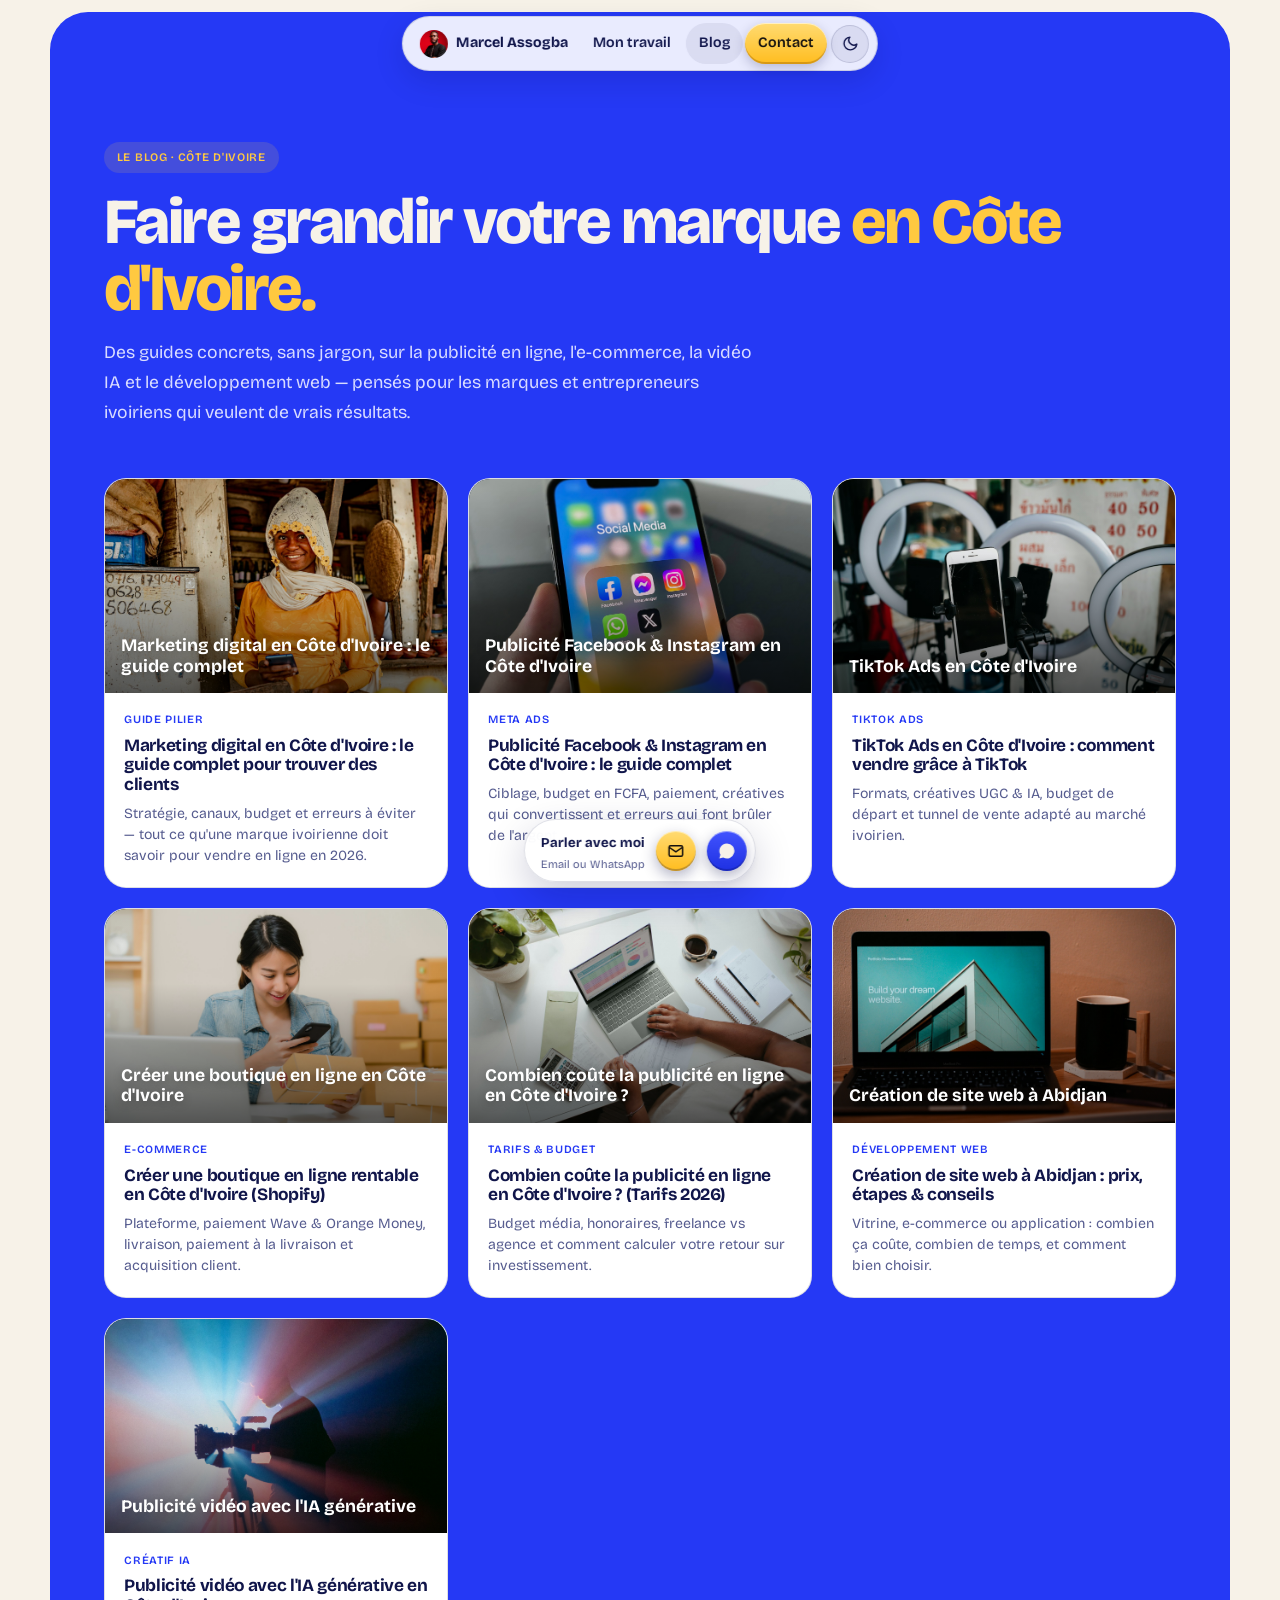
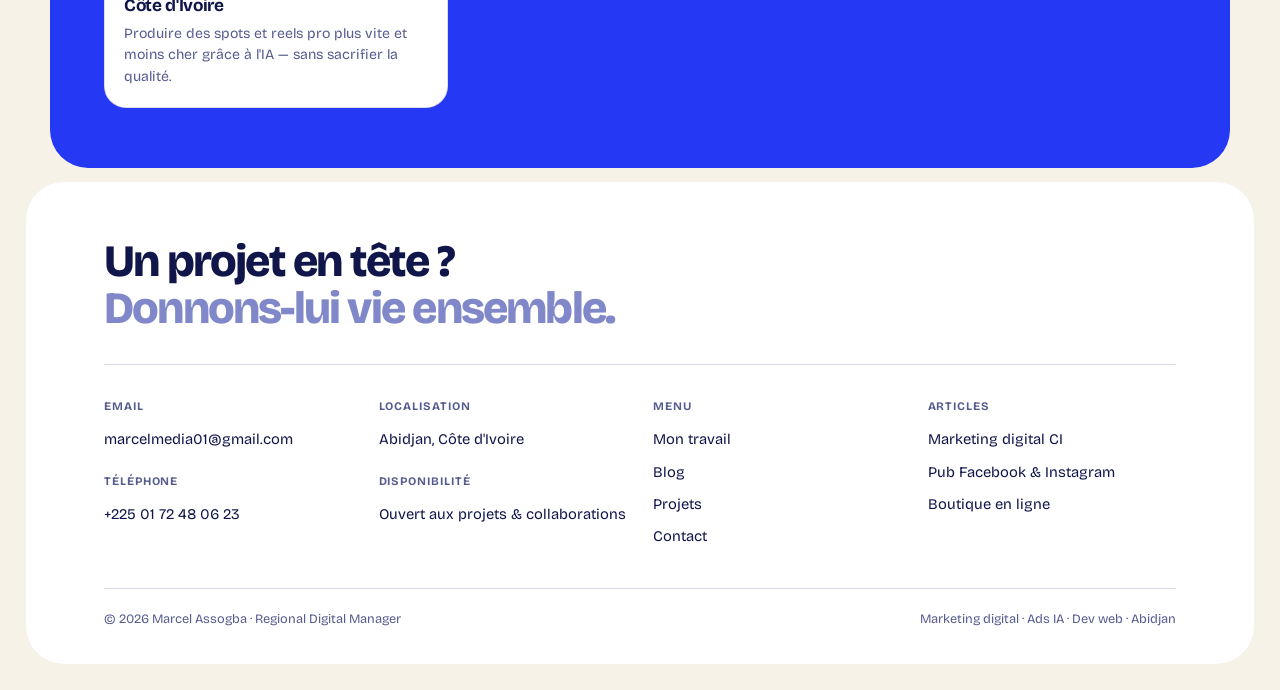
==== commit 7371fa14: "Vidéo de présentation dans le hero, thème sombre, photos des articles et chiffres mis à jour - Vidéo" ====
--- a/blog.html
+++ b/blog.html
@@ -27,6 +27,7 @@
 <link rel="preconnect" href="https://fonts.googleapis.com">
 <link rel="preconnect" href="https://fonts.gstatic.com" crossorigin>
 <link href="https://fonts.googleapis.com/css2?family=Bricolage+Grotesque:opsz,wght@12..96,400..800&display=swap" rel="stylesheet">
+<script src="/js/theme.js"></script>
 <link rel="stylesheet" href="/css/blog.css">
 <script type="application/ld+json">
 {
@@ -50,6 +51,7 @@
     <a href="/blog" class="on">Blog</a>
     <a href="/mon-travail#contact" class="cta">Contact</a>
   </div>
+  <button class="theme-btn" type="button" data-theme-toggle aria-label="Passer au thème sombre" aria-pressed="false"><svg class="i-moon" viewBox="0 0 24 24" fill="none" stroke="currentColor" stroke-width="2" stroke-linecap="round" stroke-linejoin="round"><path d="M21 12.8A9 9 0 1 1 11.2 3a7 7 0 0 0 9.8 9.8z"/></svg><svg class="i-sun" viewBox="0 0 24 24" fill="none" stroke="currentColor" stroke-width="2" stroke-linecap="round" stroke-linejoin="round"><circle cx="12" cy="12" r="4"/><path d="M12 2v2M12 20v2M4.9 4.9l1.4 1.4M17.7 17.7l1.4 1.4M2 12h2M20 12h2M4.9 19.1l1.4-1.4M17.7 6.3l1.4-1.4"/></svg></button>
   <button class="burger" id="burger" aria-label="Menu"><span></span></button>
 </nav>
 
@@ -73,37 +75,37 @@
       <div class="cards">
 
         <a class="card reveal" href="/marketing-digital-cote-divoire">
-          <div class="thumb"><img class="ph" src="/images/marcel-portrait.jpg" alt="Marcel Assogba, Regional Digital Manager à Abidjan" loading="lazy"><span>Marketing digital en Côte d'Ivoire : le guide complet</span></div>
+          <div class="thumb"><img class="ph" src="/images/blog/art-marketing.jpg" alt="Commerçante ivoirienne qui utilise son smartphone pour vendre en ligne" loading="lazy"><span>Marketing digital en Côte d'Ivoire : le guide complet</span></div>
           <div class="body"><div class="cat">Guide pilier</div><h3>Marketing digital en Côte d'Ivoire : le guide complet pour trouver des clients</h3><p>Stratégie, canaux, budget et erreurs à éviter — tout ce qu'une marque ivoirienne doit savoir pour vendre en ligne en 2026.</p></div>
         </a>
 
         <a class="card g2 reveal" href="/publicite-facebook-instagram-cote-divoire">
-          <div class="thumb"><img class="ph" src="/images/resultat-3.jpg" alt="Résultats de campagnes Meta Ads en Côte d'Ivoire" loading="lazy"><span>Publicité Facebook &amp; Instagram en Côte d'Ivoire</span></div>
+          <div class="thumb"><img class="ph" src="/images/blog/art-meta.jpg" alt="Smartphone affichant les applications Facebook, Instagram et WhatsApp" loading="lazy"><span>Publicité Facebook &amp; Instagram en Côte d'Ivoire</span></div>
           <div class="body"><div class="cat">Meta Ads</div><h3>Publicité Facebook &amp; Instagram en Côte d'Ivoire : le guide complet</h3><p>Ciblage, budget en FCFA, paiement, créatives qui convertissent et erreurs qui font brûler de l'argent.</p></div>
         </a>
 
         <a class="card g5 reveal" href="/tiktok-ads-cote-divoire">
-          <div class="thumb"><img class="ph" src="/images/covers/test-3-jours.jpg" alt="Création de contenu vidéo pour TikTok" loading="lazy"><span>TikTok Ads en Côte d'Ivoire</span></div>
+          <div class="thumb"><img class="ph" src="/images/blog/art-tiktok.jpg" alt="Smartphone sur trépied avec anneaux lumineux pour tourner une vidéo TikTok" loading="lazy"><span>TikTok Ads en Côte d'Ivoire</span></div>
           <div class="body"><div class="cat">TikTok Ads</div><h3>TikTok Ads en Côte d'Ivoire : comment vendre grâce à TikTok</h3><p>Formats, créatives UGC &amp; IA, budget de départ et tunnel de vente adapté au marché ivoirien.</p></div>
         </a>
 
         <a class="card g3 reveal" href="/creer-boutique-en-ligne-cote-divoire">
-          <div class="thumb"><img class="ph" src="/images/covers/mimarket-1.jpg" alt="Boutique en ligne mimarket.ci en Côte d'Ivoire" loading="lazy"><span>Créer une boutique en ligne en Côte d'Ivoire</span></div>
+          <div class="thumb"><img class="ph" src="/images/blog/art-boutique.jpg" alt="Vendeuse en ligne qui prépare ses colis avec son téléphone et son ordinateur" loading="lazy"><span>Créer une boutique en ligne en Côte d'Ivoire</span></div>
           <div class="body"><div class="cat">E-commerce</div><h3>Créer une boutique en ligne rentable en Côte d'Ivoire (Shopify)</h3><p>Plateforme, paiement Wave &amp; Orange Money, livraison, paiement à la livraison et acquisition client.</p></div>
         </a>
 
         <a class="card g5 reveal" href="/prix-publicite-en-ligne-cote-divoire">
-          <div class="thumb"><img class="ph" src="/images/resultat-1.jpg" alt="Tableau de résultats de ventes e-commerce en FCFA" loading="lazy"><span>Combien coûte la publicité en ligne en Côte d'Ivoire ?</span></div>
+          <div class="thumb"><img class="ph" src="/images/blog/art-prix.jpg" alt="Calcul d'un budget publicitaire avec ordinateur portable et calculatrice" loading="lazy"><span>Combien coûte la publicité en ligne en Côte d'Ivoire ?</span></div>
           <div class="body"><div class="cat">Tarifs &amp; budget</div><h3>Combien coûte la publicité en ligne en Côte d'Ivoire ? (Tarifs 2026)</h3><p>Budget média, honoraires, freelance vs agence et comment calculer votre retour sur investissement.</p></div>
         </a>
 
         <a class="card g4 reveal" href="/creation-site-web-abidjan">
-          <div class="thumb"><img class="ph" src="/images/covers/mimarket-2.jpg" alt="Site web e-commerce créé pour un client" loading="lazy"><span>Création de site web à Abidjan</span></div>
+          <div class="thumb"><img class="ph" src="/images/blog/art-siteweb.jpg" alt="Ordinateur portable affichant un site web moderne" loading="lazy"><span>Création de site web à Abidjan</span></div>
           <div class="body"><div class="cat">Développement web</div><h3>Création de site web à Abidjan : prix, étapes &amp; conseils</h3><p>Vitrine, e-commerce ou application : combien ça coûte, combien de temps, et comment bien choisir.</p></div>
         </a>
 
         <a class="card g6 reveal" href="/publicite-video-ia-cote-divoire">
-          <div class="thumb"><img class="ph" src="/images/covers/tvc.jpg" alt="Spot publicitaire produit avec l'IA générative" loading="lazy"><span>Publicité vidéo avec l'IA générative</span></div>
+          <div class="thumb"><img class="ph" src="/images/blog/art-video-ia.jpg" alt="Caméra sur trépied en plein tournage d'un spot publicitaire" loading="lazy"><span>Publicité vidéo avec l'IA générative</span></div>
           <div class="body"><div class="cat">Créatif IA</div><h3>Publicité vidéo avec l'IA générative en Côte d'Ivoire</h3><p>Produire des spots et reels pro plus vite et moins cher grâce à l'IA — sans sacrifier la qualité.</p></div>
         </a>
 
--- a/css/blog.css
+++ b/css/blog.css
@@ -181,6 +181,26 @@
 .contact-pill .ic.mail{background:linear-gradient(180deg,#ffdb72,#ffbd1f);color:var(--on-accent)}
 .contact-pill .ic.wa{background:linear-gradient(180deg,#4254ff,#1e30e2);color:#F7F2E8}
 
+/* THÈME SOMBRE (bouton du header, mémorisé par js/theme.js) */
+.theme-btn{width:38px;height:38px;flex-shrink:0;border-radius:50%;border:1px solid var(--line);background:var(--chip);color:var(--ink);
+  display:flex;align-items:center;justify-content:center;cursor:pointer;transition:transform .25s var(--ease),background .25s}
+.theme-btn:hover{transform:rotate(18deg) scale(1.06)}
+.theme-btn svg{width:17px;height:17px}
+.theme-btn .i-sun{display:none}
+[data-theme="dark"] .theme-btn .i-sun{display:block}
+[data-theme="dark"] .theme-btn .i-moon{display:none}
+[data-theme="dark"]{
+  --page:#05060c;--paper:#0b0d19;--paper2:#151829;--black:#151829;
+  --taupe:#8f96c9;--muted:#b9bdd9;--muted-d:#a9aed0;--soft:#d9dbee;
+  --line:rgba(247,242,232,.14);--line-d:rgba(247,242,232,.12);--ic-fg:#10154a;
+}
+[data-theme="dark"] :is(.nav,.contact-pill,.cta-box,.footer,.tldr,.acc,.card,.key-box,.author,.post-body blockquote){--ink:#F7F2E8;--soft:#d9dbee;--muted:#a9aed0;--muted-d:#a9aed0;--taupe:#8f96c9;--accent-t:#FFC940;
+  --line:rgba(247,242,232,.12);--line-d:rgba(247,242,232,.12);--chip:rgba(247,242,232,.09);--inv:#10154a;
+  --gh-1:rgba(255,255,255,.12);--gh-2:rgba(255,255,255,.02)}
+[data-theme="dark"] .nav{background:rgba(21,24,41,.86)}
+[data-theme="dark"] .contact-pill{background:rgba(21,24,41,.9)}
+[data-theme="dark"] .nav .links.on{background:#151829}
+
 /* RESPONSIVE */
 @media(max-width:900px){
   .nav .links{display:none}
